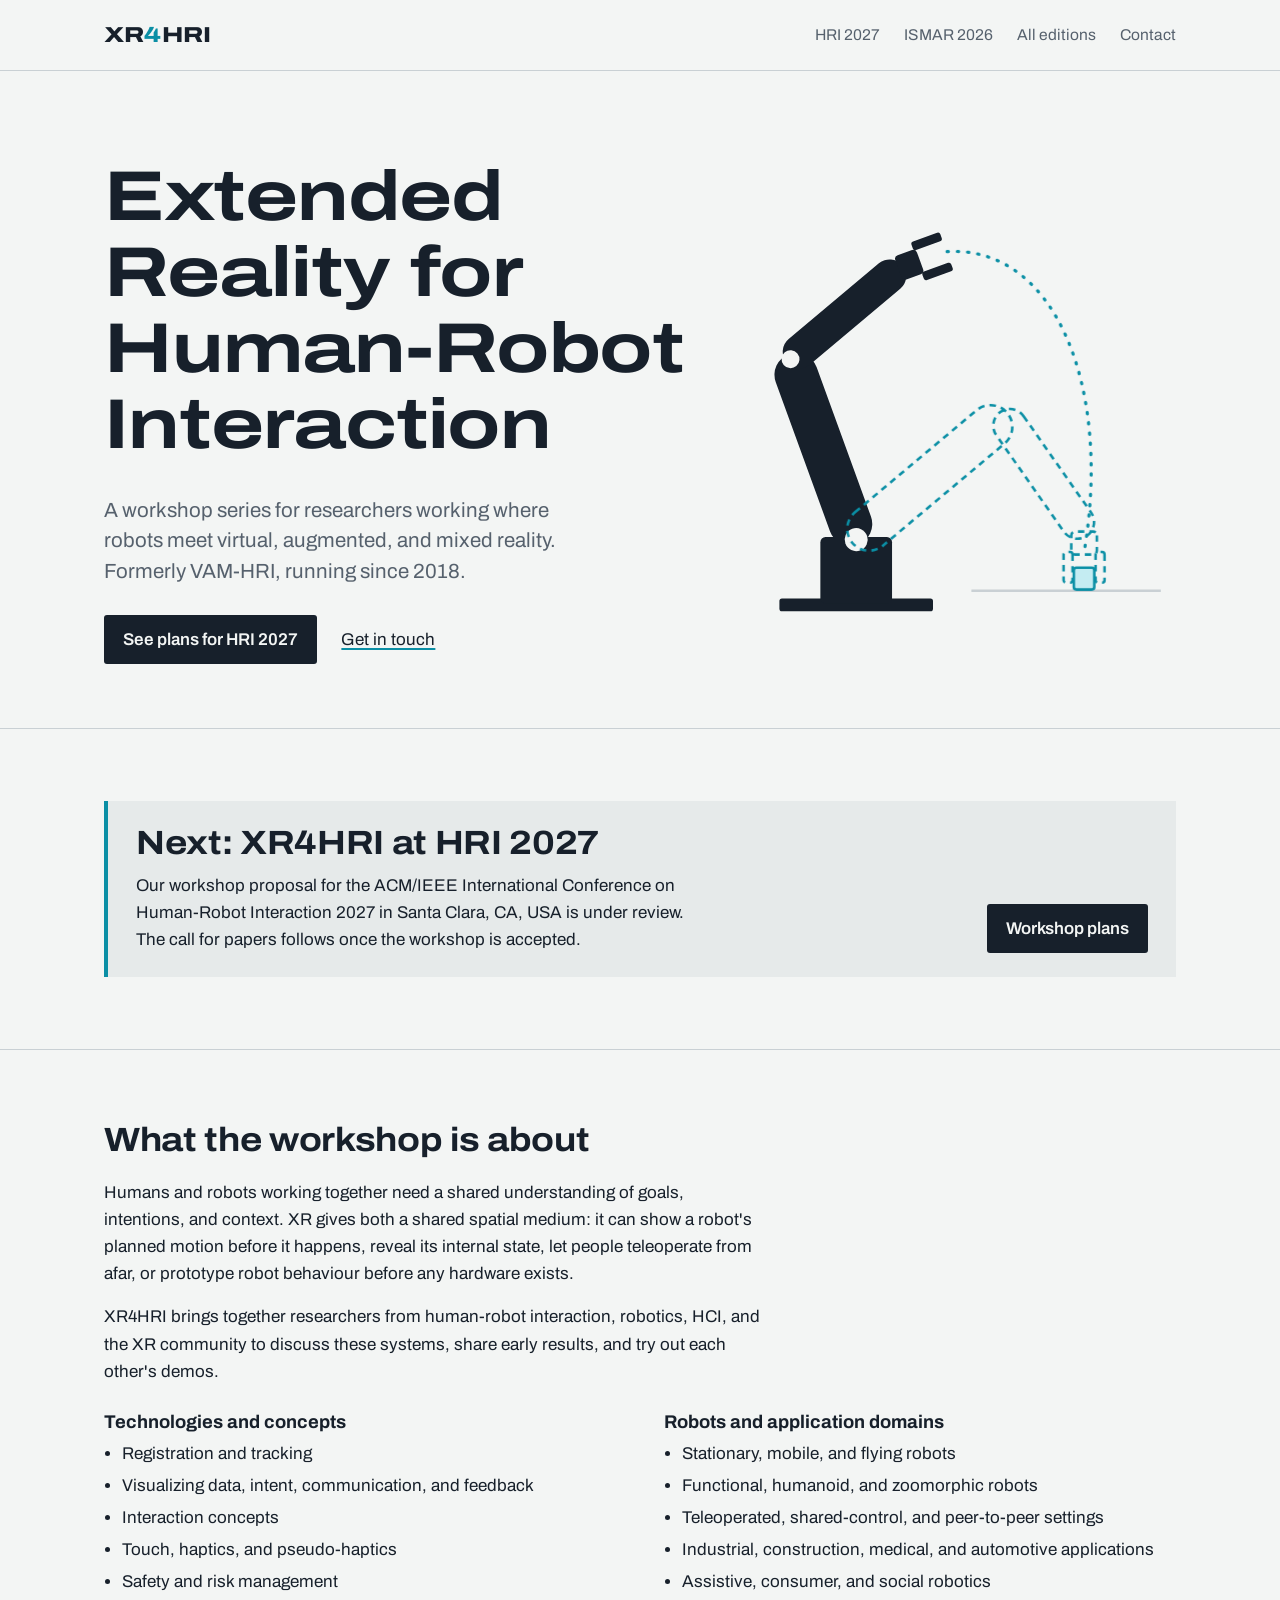
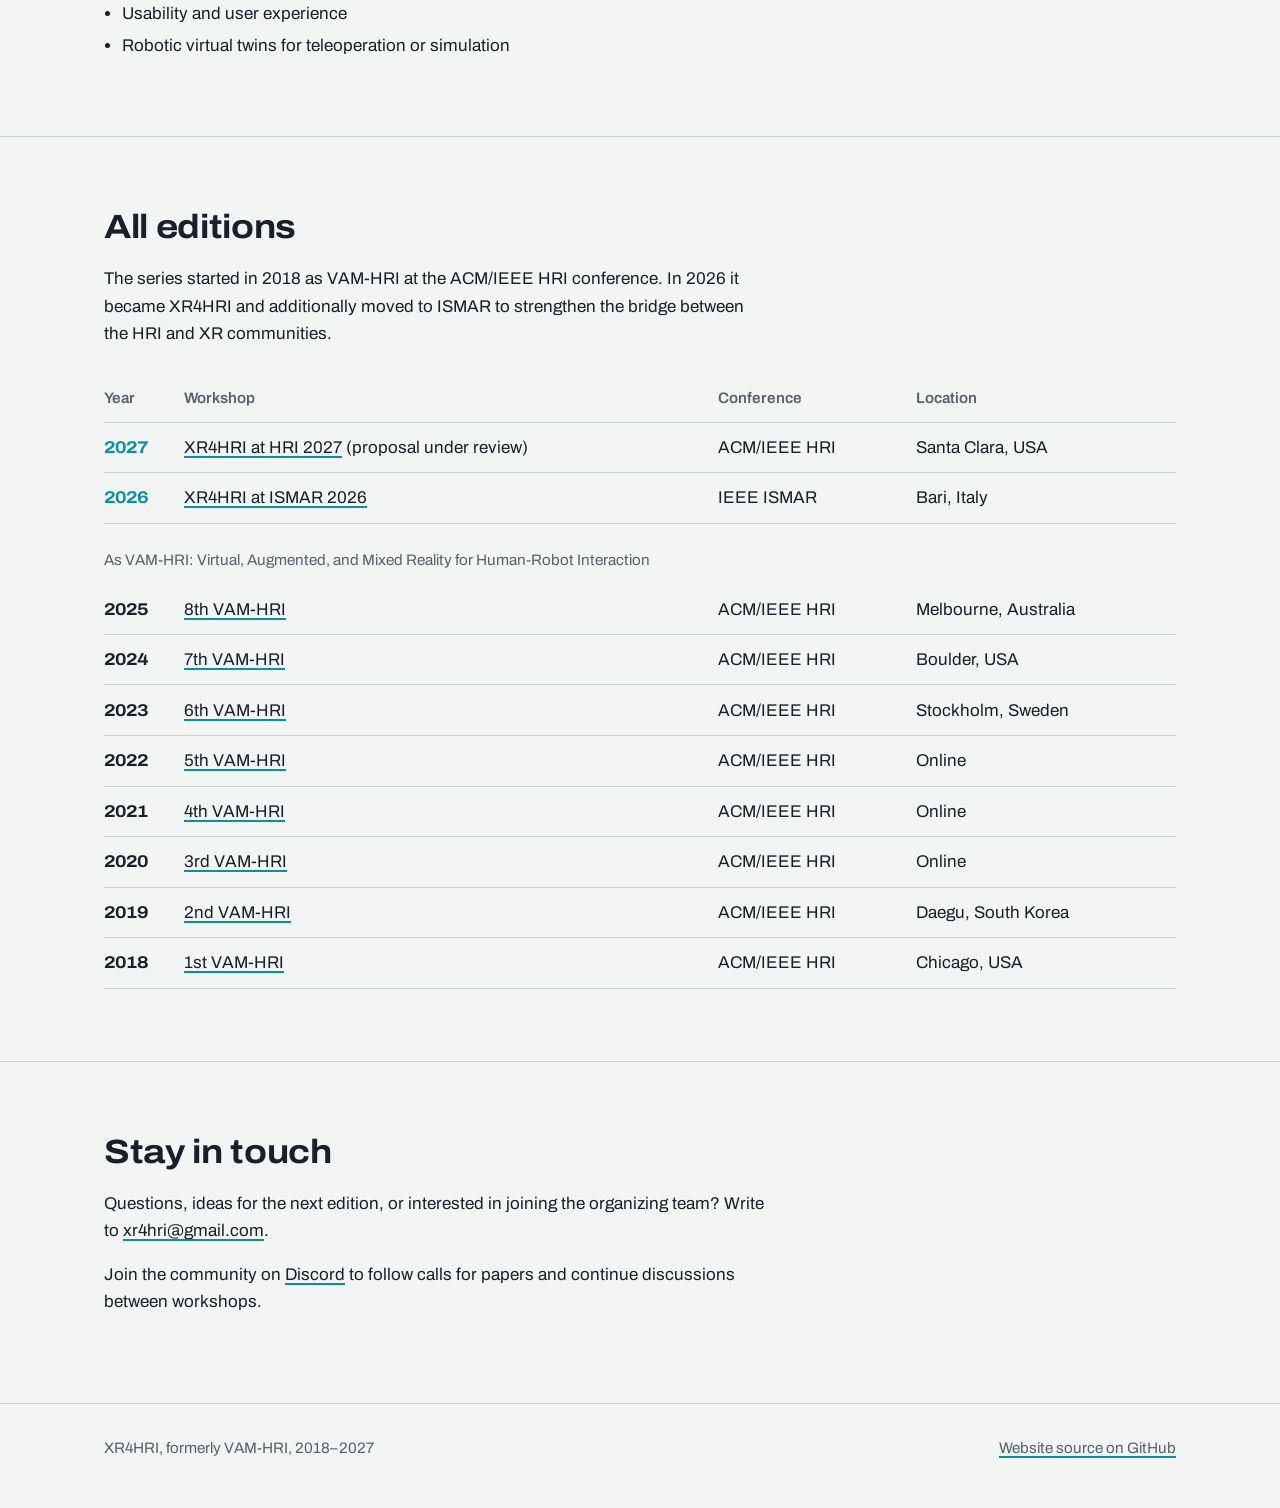
==== index.html @ d19fa5a9 "Update" ====
<!doctype html>
<html lang="en">
<head>
  <meta charset="utf-8">
  <meta name="viewport" content="width=device-width, initial-scale=1">
  <title>XR4HRI – Extended Reality for Human-Robot Interaction</title>
  <meta name="description" content="XR4HRI is a workshop series on extended reality (VR, AR, MR) for human-robot interaction, formerly known as VAM-HRI (2018–2025).">
  <meta property="og:title" content="XR4HRI – Extended Reality for Human-Robot Interaction">
  <meta property="og:description" content="Workshop series on XR for human-robot interaction, formerly VAM-HRI.">
  <meta property="og:type" content="website">
  <link rel="icon" href="assets/img/favicon.svg" type="image/svg+xml">
  <link rel="preload" href="assets/fonts/archivo-var.woff2" as="font" type="font/woff2" crossorigin>
  <link rel="stylesheet" href="assets/css/style.css">
</head>
<body>
  <a class="skip" href="#main">Skip to content</a>

  <header class="site-header">
    <div class="wrap">
      <a class="wordmark" href="./">XR<span>4</span>HRI</a>
      <nav class="site-nav" aria-label="Main">
        <ul>
          <li><a href="hri2027/">HRI 2027</a></li>
          <li><a href="ismar2026/">ISMAR 2026</a></li>
          <li><a href="#editions">All editions</a></li>
          <li><a href="#contact">Contact</a></li>
        </ul>
      </nav>
    </div>
  </header>

  <main id="main">
    <section class="hero">
      <div class="wrap">
        <div>
          <h1>Extended Reality for Human-Robot Interaction</h1>
          <p class="lead">A workshop series for researchers working where robots meet virtual, augmented, and mixed reality. Formerly VAM-HRI, running since 2018.</p>
          <div class="actions">
            <a class="button" href="hri2027/">See plans for HRI 2027</a>
            <a href="#contact">Get in touch</a>
          </div>
        </div>

        <svg class="hero-art" viewBox="150 60 340 340" role="img" aria-labelledby="art-title">
          <title id="art-title">A robot arm with a dashed virtual copy showing where it will move next to grasp an object</title>
          <line class="table" x1="330" y1="370" x2="478" y2="370"/>
          <rect class="real" x="180" y="376" width="120" height="10" rx="2"/>
          <rect class="real" x="212" y="328" width="56" height="52" rx="4"/>

          <!-- physical arm -->
          <g class="real" transform="translate(240 330) rotate(-110)">
            <rect x="-4" y="-17" width="158" height="34" rx="17"/>
            <g transform="translate(150 0) rotate(70)">
              <rect x="-4" y="-13" width="118" height="26" rx="13"/>
              <g transform="translate(110 0) rotate(20)">
                <rect x="0" y="-10" width="18" height="20" rx="3"/>
                <rect x="16" y="-16" width="24" height="7" rx="2"/>
                <rect x="16" y="9" width="24" height="7" rx="2"/>
              </g>
              <circle cx="0" cy="0" r="7" fill="var(--bg)"/>
            </g>
            <circle cx="0" cy="0" r="9" fill="var(--bg)"/>
          </g>

          <!-- virtual overlay: planned path, ghost arm, target -->
          <g class="ghost-group">
            <path class="path" d="M311 105 C 395 100, 440 210, 418 340"/>
            <g class="ghost" transform="translate(240 330) rotate(-40)">
              <rect x="-4" y="-17" width="158" height="34" rx="17"/>
              <g transform="translate(150 0) rotate(95)">
                <rect x="-4" y="-13" width="118" height="26" rx="13"/>
                <g transform="translate(110 0) rotate(35)">
                  <rect x="0" y="-10" width="18" height="20" rx="3"/>
                  <rect x="16" y="-16" width="24" height="7" rx="2"/>
                  <rect x="16" y="9" width="24" height="7" rx="2"/>
                </g>
              </g>
            </g>
            <rect class="target" x="410" y="352" width="16" height="17" rx="2"/>
          </g>
        </svg>
      </div>
    </section>

    <section class="section" aria-labelledby="next-title">
      <div class="wrap">
        <div class="next">
          <div>
            <h2 id="next-title">Next: XR4HRI at HRI 2027</h2>
            <p>Our workshop proposal for the ACM/IEEE International Conference on Human-Robot Interaction 2027 in Santa Clara, CA, USA is under review. The call for papers follows once the workshop is accepted.</p>
          </div>
          <a class="button" href="hri2027/">Workshop plans</a>
        </div>
      </div>
    </section>

    <section class="section" aria-labelledby="about-title">
      <div class="wrap">
        <div class="section-head prose">
          <h2 id="about-title">What the workshop is about</h2>
          <p>Humans and robots working together need a shared understanding of goals, intentions, and context. XR gives both a shared spatial medium: it can show a robot's planned motion before it happens, reveal its internal state, let people teleoperate from afar, or prototype robot behaviour before any hardware exists.</p>
          <p>XR4HRI brings together researchers from human-robot interaction, robotics, HCI, and the XR community to discuss these systems, share early results, and try out each other's demos.</p>
        </div>
        <div class="two-col topics">
          <div>
            <h3>Technologies and concepts</h3>
            <ul>
              <li>Registration and tracking</li>
              <li>Visualizing data, intent, communication, and feedback</li>
              <li>Interaction concepts</li>
              <li>Touch, haptics, and pseudo-haptics</li>
              <li>Safety and risk management</li>
              <li>Usability and user experience</li>
              <li>Robotic virtual twins for teleoperation or simulation</li>
            </ul>
          </div>
          <div>
            <h3>Robots and application domains</h3>
            <ul>
              <li>Stationary, mobile, and flying robots</li>
              <li>Functional, humanoid, and zoomorphic robots</li>
              <li>Teleoperated, shared-control, and peer-to-peer settings</li>
              <li>Industrial, construction, medical, and automotive applications</li>
              <li>Assistive, consumer, and social robotics</li>
            </ul>
          </div>
        </div>
      </div>
    </section>

    <section class="section" id="editions" aria-labelledby="editions-title">
      <div class="wrap">
        <div class="section-head prose">
          <h2 id="editions-title">All editions</h2>
          <p>The series started in 2018 as VAM-HRI at the ACM/IEEE HRI conference. In 2026 it became XR4HRI and additionally moved to ISMAR to strengthen the bridge between the HRI and XR communities.</p>
        </div>
        <div class="table-scroll">
          <table>
            <thead>
              <tr><th scope="col">Year</th><th scope="col">Workshop</th><th scope="col">Conference</th><th scope="col">Location</th></tr>
            </thead>
            <tbody>
              <tr class="xr"><td class="year">2027</td><td><a href="hri2027/">XR4HRI at HRI 2027</a> (proposal under review)</td><td>ACM/IEEE HRI</td><td>Santa Clara, USA</td></tr>
              <tr class="xr"><td class="year">2026</td><td><a href="ismar2026/">XR4HRI at ISMAR 2026</a></td><td>IEEE ISMAR</td><td>Bari, Italy</td></tr>
              <tr class="series-break"><td colspan="4">As VAM-HRI: Virtual, Augmented, and Mixed Reality for Human-Robot Interaction</td></tr>
              <tr><td class="year">2025</td><td><a href="https://vam-hri.github.io/previous/2025/">8th VAM-HRI</a></td><td>ACM/IEEE HRI</td><td>Melbourne, Australia</td></tr>
              <tr><td class="year">2024</td><td><a href="https://vam-hri.github.io/previous/2024/">7th VAM-HRI</a></td><td>ACM/IEEE HRI</td><td>Boulder, USA</td></tr>
              <tr><td class="year">2023</td><td><a href="https://vam-hri.github.io/previous/2023/">6th VAM-HRI</a></td><td>ACM/IEEE HRI</td><td>Stockholm, Sweden</td></tr>
              <tr><td class="year">2022</td><td><a href="https://vam-hri.github.io/previous/2022/">5th VAM-HRI</a></td><td>ACM/IEEE HRI</td><td>Online</td></tr>
              <tr><td class="year">2021</td><td><a href="https://vam-hri.github.io/previous/2021/">4th VAM-HRI</a></td><td>ACM/IEEE HRI</td><td>Online</td></tr>
              <tr><td class="year">2020</td><td><a href="https://vam-hri.github.io/previous/2020/">3rd VAM-HRI</a></td><td>ACM/IEEE HRI</td><td>Online</td></tr>
              <tr><td class="year">2019</td><td><a href="https://vam-hri.github.io/previous/2019/">2nd VAM-HRI</a></td><td>ACM/IEEE HRI</td><td>Daegu, South Korea</td></tr>
              <tr><td class="year">2018</td><td><a href="https://vam-hri.github.io/previous/2018/">1st VAM-HRI</a></td><td>ACM/IEEE HRI</td><td>Chicago, USA</td></tr>
            </tbody>
          </table>
        </div>
      </div>
    </section>

    <section class="section" id="contact" aria-labelledby="contact-title">
      <div class="wrap"><div class="prose">
        <h2 id="contact-title">Stay in touch</h2>
        <p>Questions, ideas for the next edition, or interested in joining the organizing team? Write to <a href="mailto:xr4hri@gmail.com">xr4hri@gmail.com</a>.</p>
        <!-- TODO: add the real Discord invite and mailing list links, or remove this paragraph -->
        <p>Join the community on <a href="#TODO-discord">Discord</a> to follow calls for papers and continue discussions between workshops.</p>
      </div></div>
    </section>
  </main>

  <footer class="site-footer">
    <div class="wrap">
      <p>XR4HRI, formerly VAM-HRI, 2018–2027</p>
      <p><a href="https://github.com/TODO-org/xr4hri.github.io">Website source on GitHub</a></p>
    </div>
  </footer>
</body>
</html>
---- assets/css/style.css ----
/* XR4HRI — shared styles
   Palette: the physical world is ink on light grey; the virtual layer is "holo" cyan,
   used only for things that are overlays (the ghost arm, current-edition markers, focus). */

@font-face {
  font-family: "Archivo";
  src: url("../fonts/archivo-var.woff2") format("woff2");
  font-weight: 100 900;
  font-stretch: 62% 125%;
  font-display: swap;
}

:root {
  --bg: #f3f5f4;
  --surface: #e6eaea;
  --ink: #17202b;
  --muted: #56616d;
  --line: #c9d0d4;
  --holo: #0b8fa5;
  --holo-soft: #c4ecf2;

  --font: "Archivo", "Helvetica Neue", Arial, system-ui, sans-serif;
  --measure: 66ch;
  --page: 72rem;
  --gutter: clamp(1.25rem, 4vw, 2.5rem);
  color-scheme: light dark;
}

@media (prefers-color-scheme: dark) {
  :root {
    --bg: #0f151c;
    --surface: #18212b;
    --ink: #e5ebee;
    --muted: #9ba7b2;
    --line: #2c3743;
    --holo: #3fd0e6;
    --holo-soft: #133b44;
  }
}

*, *::before, *::after { box-sizing: border-box; }

html { -webkit-text-size-adjust: 100%; }

body {
  margin: 0;
  background: var(--bg);
  color: var(--ink);
  font-family: var(--font);
  font-size: 1.0625rem;
  line-height: 1.6;
  font-stretch: 100%;
}

img, svg { max-width: 100%; height: auto; }

a { color: inherit; text-decoration-color: var(--holo); text-decoration-thickness: 2px; text-underline-offset: 0.2em; }
a:hover { color: var(--holo); }

:focus-visible { outline: 3px solid var(--holo); outline-offset: 3px; border-radius: 2px; }

.skip {
  position: absolute; left: -999px; top: 0;
  background: var(--ink); color: var(--bg); padding: 0.5rem 1rem; z-index: 10;
}
.skip:focus { left: 1rem; top: 1rem; }

.wrap { max-width: var(--page); margin: 0 auto; padding: 0 var(--gutter); }

/* ---------- Header ---------- */
.site-header { border-bottom: 1px solid var(--line); }
.site-header .wrap {
  display: flex; flex-wrap: wrap; align-items: center; justify-content: space-between;
  gap: 0.75rem 2rem; padding-top: 1.1rem; padding-bottom: 1.1rem;
}
.wordmark {
  font-weight: 800; font-stretch: 125%; font-size: 1.35rem; letter-spacing: 0.01em;
  text-decoration: none;
}
.wordmark span { color: var(--holo); }
.site-nav ul { display: flex; flex-wrap: wrap; gap: 0.25rem 1.5rem; list-style: none; margin: 0; padding: 0; }
.site-nav a { text-decoration: none; font-size: 0.975rem; color: var(--muted); }
.site-nav a:hover, .site-nav a[aria-current="page"] { color: var(--ink); text-decoration: underline; text-decoration-color: var(--holo); }

/* ---------- Type ---------- */
h1, h2, h3 { line-height: 1.08; margin: 0 0 0.6em; font-weight: 700; }
h1 { font-stretch: 125%; font-size: clamp(2.3rem, 5.6vw, 4.4rem); letter-spacing: -0.015em; }
h2 { font-stretch: 112%; font-size: clamp(1.55rem, 2.8vw, 2.1rem); letter-spacing: -0.01em; }
h3 { font-stretch: 100%; font-size: 1.15rem; margin-bottom: 0.4em; }
p, ul, ol, dl { margin: 0 0 1rem; }
.prose { max-width: var(--measure); }
.lead { font-size: clamp(1.1rem, 1.6vw, 1.3rem); line-height: 1.5; color: var(--muted); max-width: 40ch; }
.small { font-size: 0.9rem; color: var(--muted); }

/* ---------- Hero ---------- */
.hero .wrap {
  display: grid; grid-template-columns: minmax(0, 1.15fr) minmax(0, 0.85fr);
  gap: 2rem 3rem; align-items: center;
  padding-top: clamp(2.5rem, 7vw, 5.5rem); padding-bottom: clamp(2rem, 5vw, 4rem);
}
.hero h1 { margin-bottom: 0.45em; }
.hero-art { justify-self: end; width: 100%; max-width: 30rem; }
.hero-art .real { fill: var(--ink); }
.hero-art .table { stroke: var(--line); stroke-width: 2; }
.hero-art .ghost { fill: none; stroke: var(--holo); stroke-width: 2; stroke-dasharray: 5 4; }
.hero-art .path { fill: none; stroke: var(--holo); stroke-width: 2.5; stroke-linecap: round; stroke-dasharray: 1 7; }
.hero-art .target { fill: var(--holo-soft); stroke: var(--holo); stroke-width: 2; }
.hero-art .ghost-group { animation: project 1.6s ease-out 0.4s both; }
@keyframes project { from { opacity: 0; transform: translateY(6px); } to { opacity: 1; transform: none; } }

.actions { display: flex; flex-wrap: wrap; gap: 0.75rem 1.5rem; align-items: center; margin-top: 1.75rem; }
.button {
  display: inline-block; background: var(--ink); color: var(--bg); text-decoration: none;
  padding: 0.7rem 1.2rem; border-radius: 3px; font-weight: 600;
}
.button:hover { background: var(--holo); color: var(--bg); }

/* ---------- Sections ---------- */
.section { padding: clamp(2.5rem, 6vw, 4.5rem) 0; border-top: 1px solid var(--line); }
.section-head { max-width: var(--measure); margin-bottom: 1.75rem; }

.next {
  border-left: 4px solid var(--holo); background: var(--surface);
  padding: 1.5rem 1.75rem; display: grid; grid-template-columns: minmax(0, 1fr) auto; gap: 1rem 2rem; align-items: end;
}
.next h2 { margin-bottom: 0.3em; }
.next p { margin: 0; max-width: 58ch; }

.facts { display: grid; grid-template-columns: max-content 1fr; gap: 0.35rem 1.5rem; margin: 0; }
.facts dt { color: var(--muted); }
.facts dd { margin: 0; }

.two-col { display: grid; grid-template-columns: repeat(2, minmax(0, 1fr)); gap: 1.5rem 3rem; }
.topics ul { padding-left: 1.1rem; margin: 0; }
.topics li { margin-bottom: 0.3rem; }

/* ---------- Editions table ---------- */
.table-scroll { overflow-x: auto; }
table { border-collapse: collapse; width: 100%; min-width: 36rem; }
th, td { text-align: left; padding: 0.7rem 1rem 0.7rem 0; border-bottom: 1px solid var(--line); vertical-align: top; }
th { font-weight: 600; color: var(--muted); font-size: 0.95rem; }
td.year { font-weight: 700; font-stretch: 112%; font-variant-numeric: tabular-nums; width: 5rem; }
tr.xr td.year { color: var(--holo); }
.series-break td { padding-top: 1.5rem; color: var(--muted); font-size: 0.95rem; border-bottom-color: transparent; }

/* ---------- Edition pages ---------- */
.page-head .wrap { padding-top: clamp(2.5rem, 6vw, 4.5rem); padding-bottom: 2rem; }
.crumb { font-size: 0.95rem; color: var(--muted); margin-bottom: 1.25rem; }
.page-head h1 { font-size: clamp(2rem, 4.6vw, 3.4rem); max-width: 22ch; }
.status {
  border-left: 4px solid var(--holo); background: var(--surface);
  padding: 1rem 1.25rem; max-width: var(--measure); margin: 1.5rem 0 0;
}
.tracks { display: grid; grid-template-columns: repeat(2, minmax(0, 1fr)); gap: 2rem 3rem; }
.people { list-style: none; padding: 0; display: grid; grid-template-columns: repeat(auto-fill, minmax(15rem, 1fr)); gap: 0.9rem 2rem; }
.people li { border-top: 1px solid var(--line); padding-top: 0.6rem; }
.people strong { display: block; font-weight: 600; }
.people span { color: var(--muted); font-size: 0.95rem; }
ol.program { padding-left: 1.3rem; max-width: var(--measure); }
ol.program li { margin-bottom: 0.45rem; padding-left: 0.25rem; }
ol.program li span { color: var(--muted); }

/* ---------- Footer ---------- */
.site-footer { border-top: 1px solid var(--line); padding: 2rem 0 3rem; font-size: 0.95rem; color: var(--muted); }
.site-footer .wrap { display: flex; flex-wrap: wrap; justify-content: space-between; gap: 1rem 2rem; }
.site-footer p { margin: 0; }

/* ---------- Responsive ---------- */
@media (max-width: 52rem) {
  .hero .wrap { grid-template-columns: 1fr; }
  .hero-art { justify-self: start; max-width: 22rem; order: -1; }
  .next { grid-template-columns: 1fr; }
  .two-col, .tracks { grid-template-columns: 1fr; }
}

@media (prefers-reduced-motion: reduce) {
  .hero-art .ghost-group { animation: none; }
}
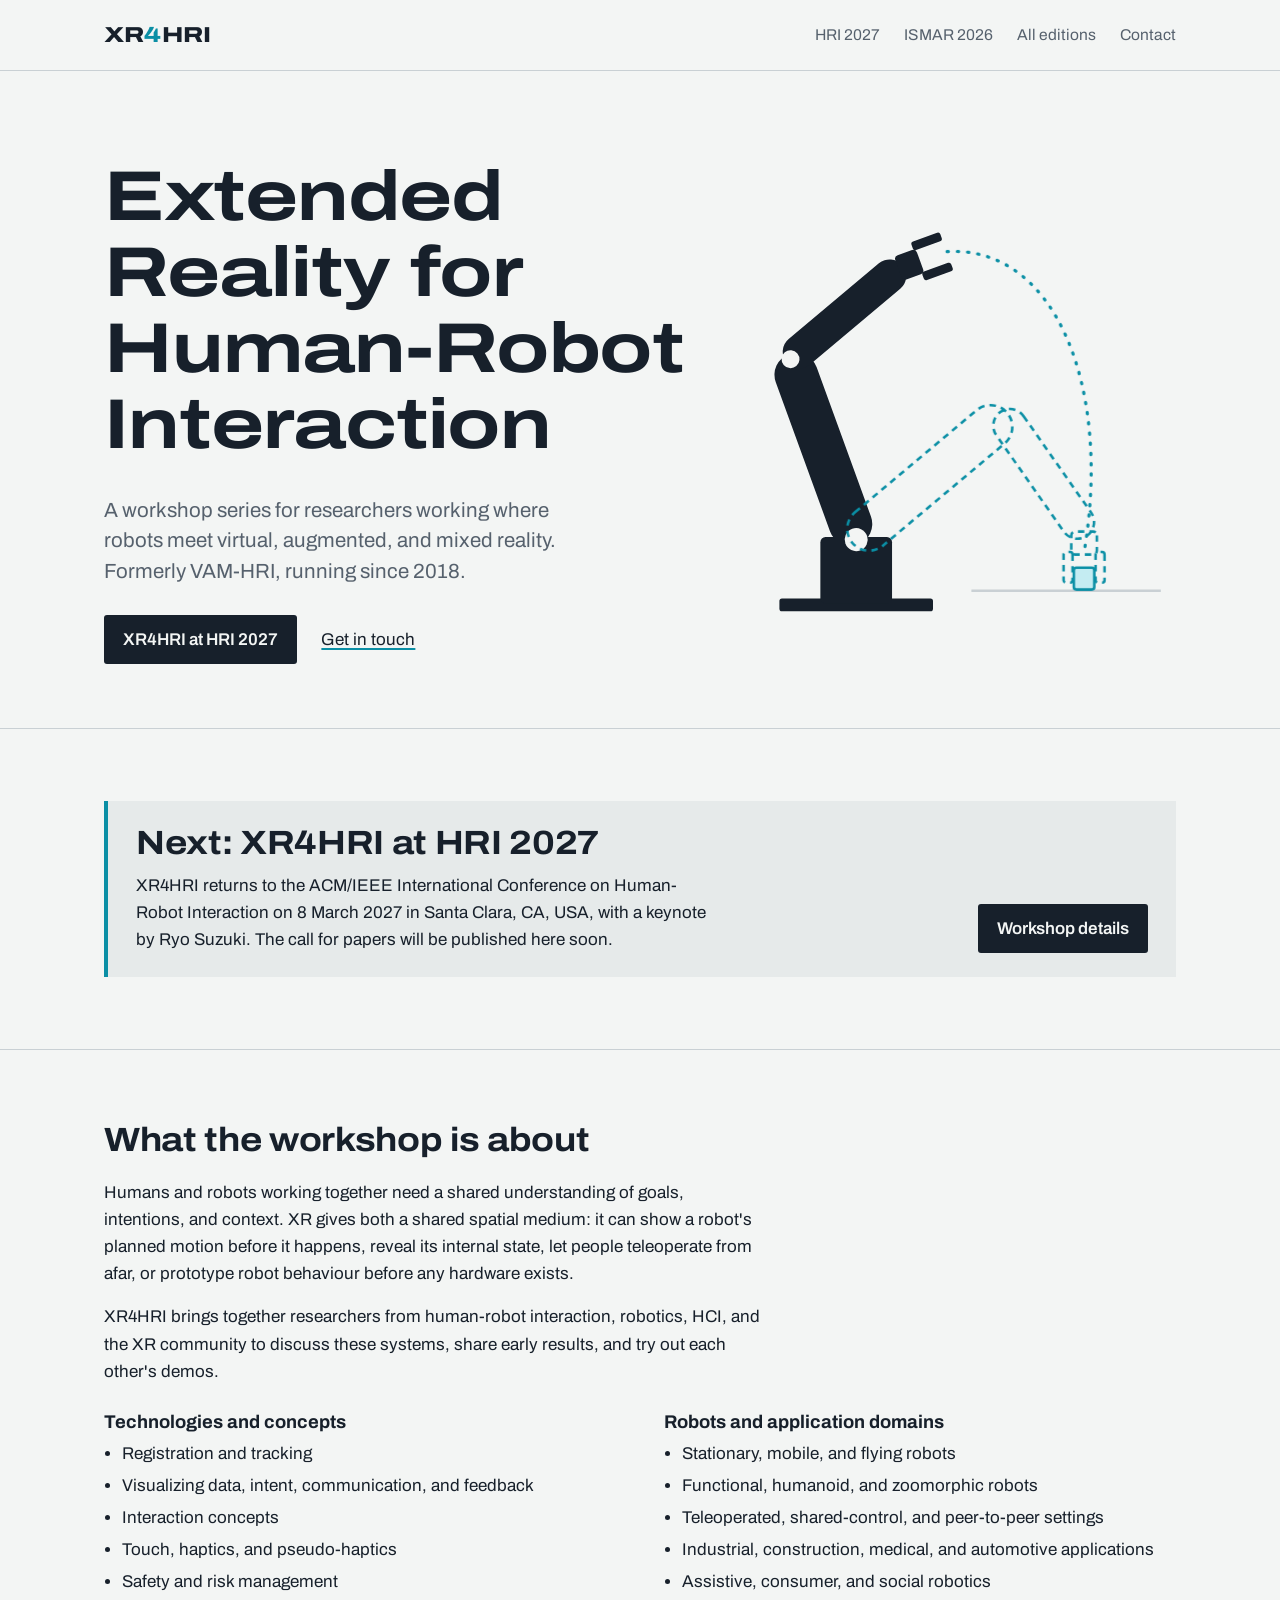
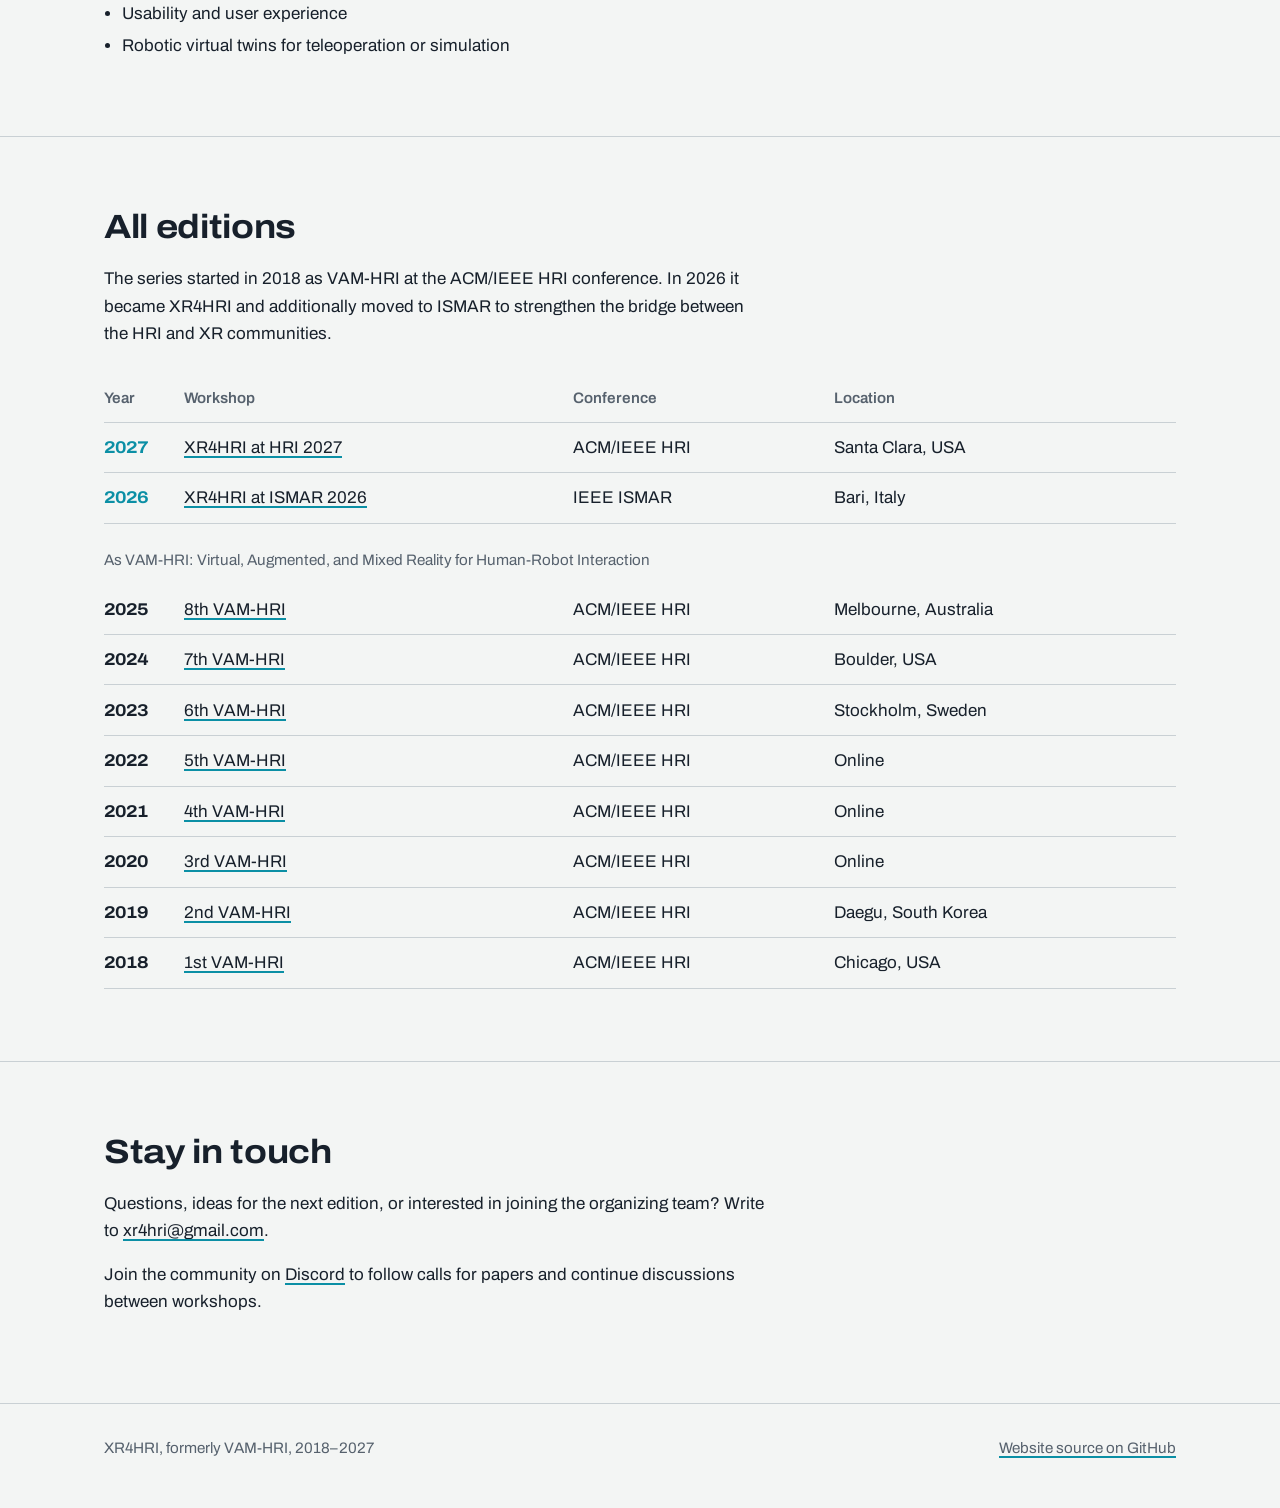
==== commit 67f89af9: "Update after acceptance" ====
--- a/index.html
+++ b/index.html
@@ -36,7 +36,7 @@
           <h1>Extended Reality for Human-Robot Interaction</h1>
           <p class="lead">A workshop series for researchers working where robots meet virtual, augmented, and mixed reality. Formerly VAM-HRI, running since 2018.</p>
           <div class="actions">
-            <a class="button" href="hri2027/">See plans for HRI 2027</a>
+            <a class="button" href="hri2027/">XR4HRI at HRI 2027</a>
             <a href="#contact">Get in touch</a>
           </div>
         </div>
@@ -87,9 +87,9 @@
         <div class="next">
           <div>
             <h2 id="next-title">Next: XR4HRI at HRI 2027</h2>
-            <p>Our workshop proposal for the ACM/IEEE International Conference on Human-Robot Interaction 2027 in Santa Clara, CA, USA is under review. The call for papers follows once the workshop is accepted.</p>
+            <p>XR4HRI returns to the ACM/IEEE International Conference on Human-Robot Interaction on 8 March 2027 in Santa Clara, CA, USA, with a keynote by Ryo Suzuki. The call for papers will be published here soon.</p>
           </div>
-          <a class="button" href="hri2027/">Workshop plans</a>
+          <a class="button" href="hri2027/">Workshop details</a>
         </div>
       </div>
     </section>
@@ -140,7 +140,7 @@
               <tr><th scope="col">Year</th><th scope="col">Workshop</th><th scope="col">Conference</th><th scope="col">Location</th></tr>
             </thead>
             <tbody>
-              <tr class="xr"><td class="year">2027</td><td><a href="hri2027/">XR4HRI at HRI 2027</a> (proposal under review)</td><td>ACM/IEEE HRI</td><td>Santa Clara, USA</td></tr>
+              <tr class="xr"><td class="year">2027</td><td><a href="hri2027/">XR4HRI at HRI 2027</a></td><td>ACM/IEEE HRI</td><td>Santa Clara, USA</td></tr>
               <tr class="xr"><td class="year">2026</td><td><a href="ismar2026/">XR4HRI at ISMAR 2026</a></td><td>IEEE ISMAR</td><td>Bari, Italy</td></tr>
               <tr class="series-break"><td colspan="4">As VAM-HRI: Virtual, Augmented, and Mixed Reality for Human-Robot Interaction</td></tr>
               <tr><td class="year">2025</td><td><a href="https://vam-hri.github.io/previous/2025/">8th VAM-HRI</a></td><td>ACM/IEEE HRI</td><td>Melbourne, Australia</td></tr>
@@ -161,8 +161,7 @@
       <div class="wrap"><div class="prose">
         <h2 id="contact-title">Stay in touch</h2>
         <p>Questions, ideas for the next edition, or interested in joining the organizing team? Write to <a href="mailto:xr4hri@gmail.com">xr4hri@gmail.com</a>.</p>
-        <!-- TODO: add the real Discord invite and mailing list links, or remove this paragraph -->
-        <p>Join the community on <a href="#TODO-discord">Discord</a> to follow calls for papers and continue discussions between workshops.</p>
+        <p>Join the community on <a href="https://discord.gg/qKmBYZaCer">Discord</a> to follow calls for papers and continue discussions between workshops.</p>
       </div></div>
     </section>
   </main>
@@ -170,7 +169,7 @@
   <footer class="site-footer">
     <div class="wrap">
       <p>XR4HRI, formerly VAM-HRI, 2018–2027</p>
-      <p><a href="https://github.com/TODO-org/xr4hri.github.io">Website source on GitHub</a></p>
+      <p><a href="https://github.com/xr4hri/xr4hri.github.io">Website source on GitHub</a></p>
     </div>
   </footer>
 </body>
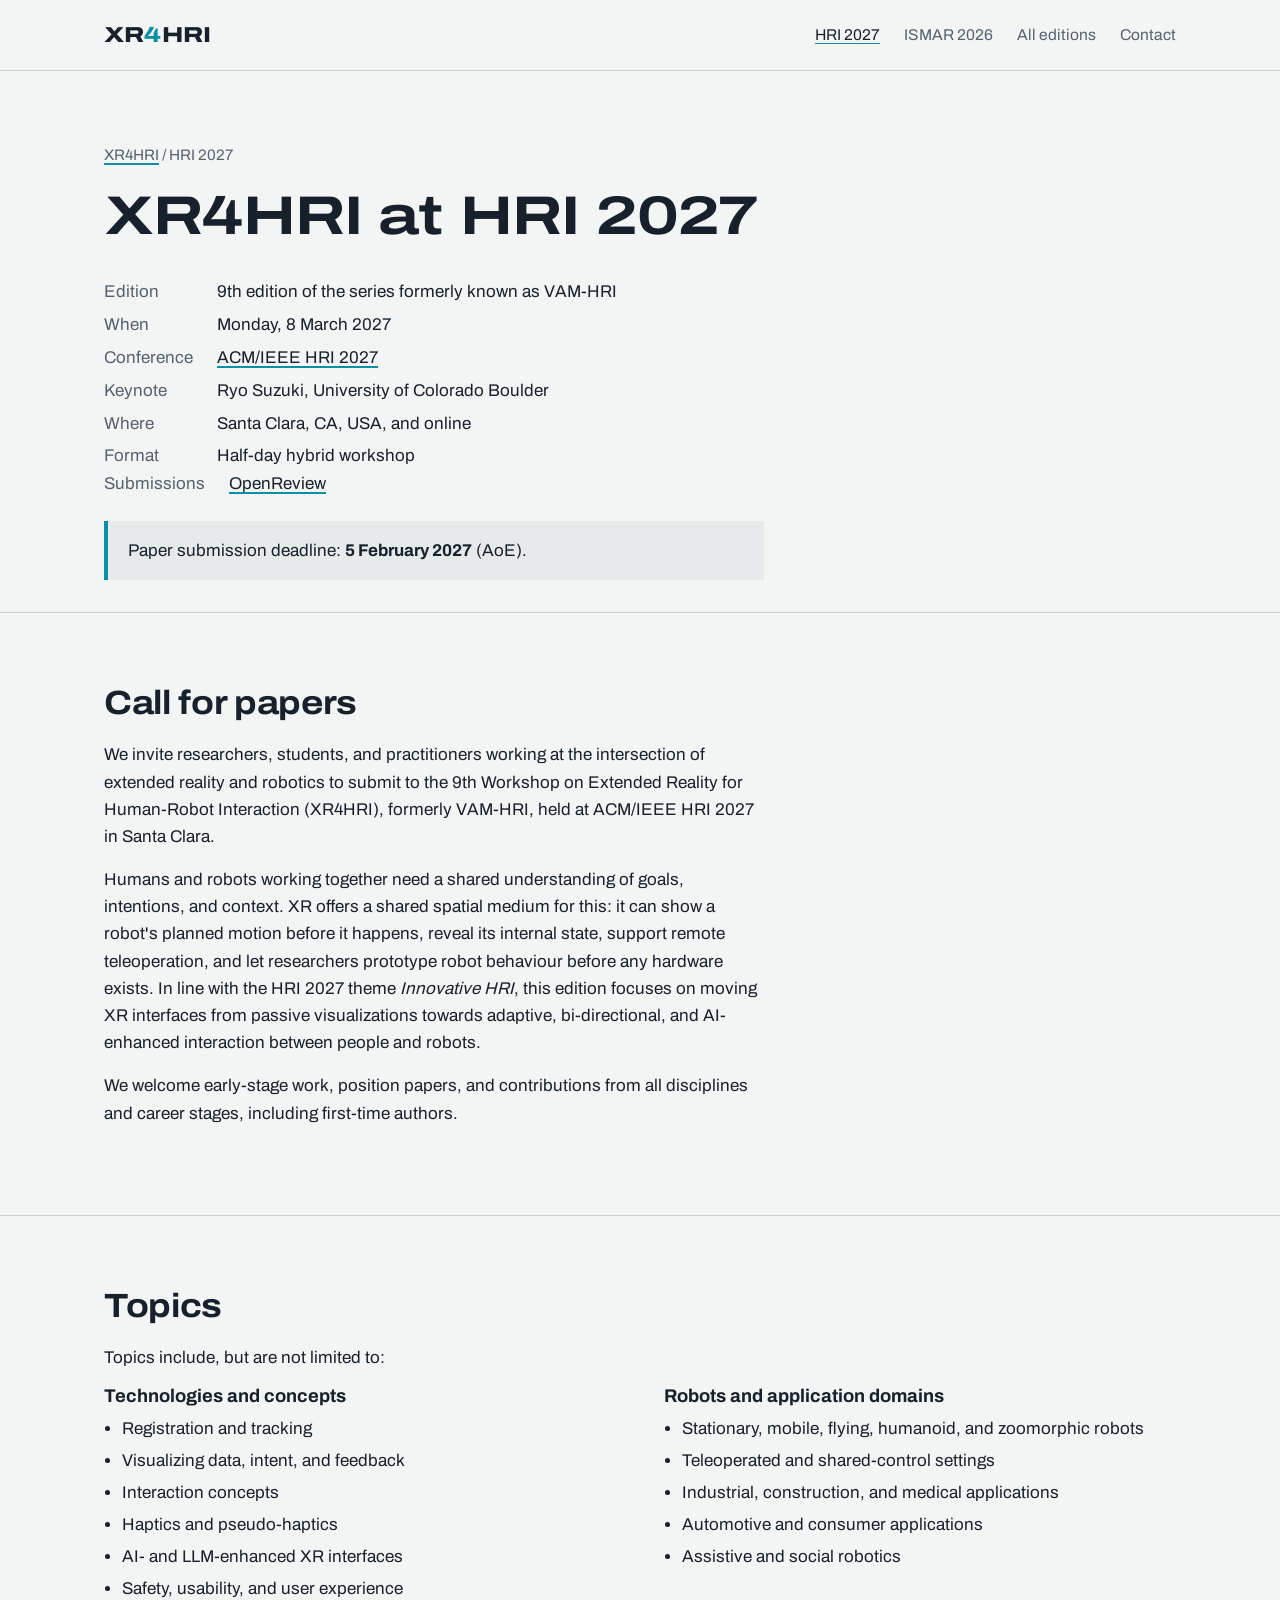
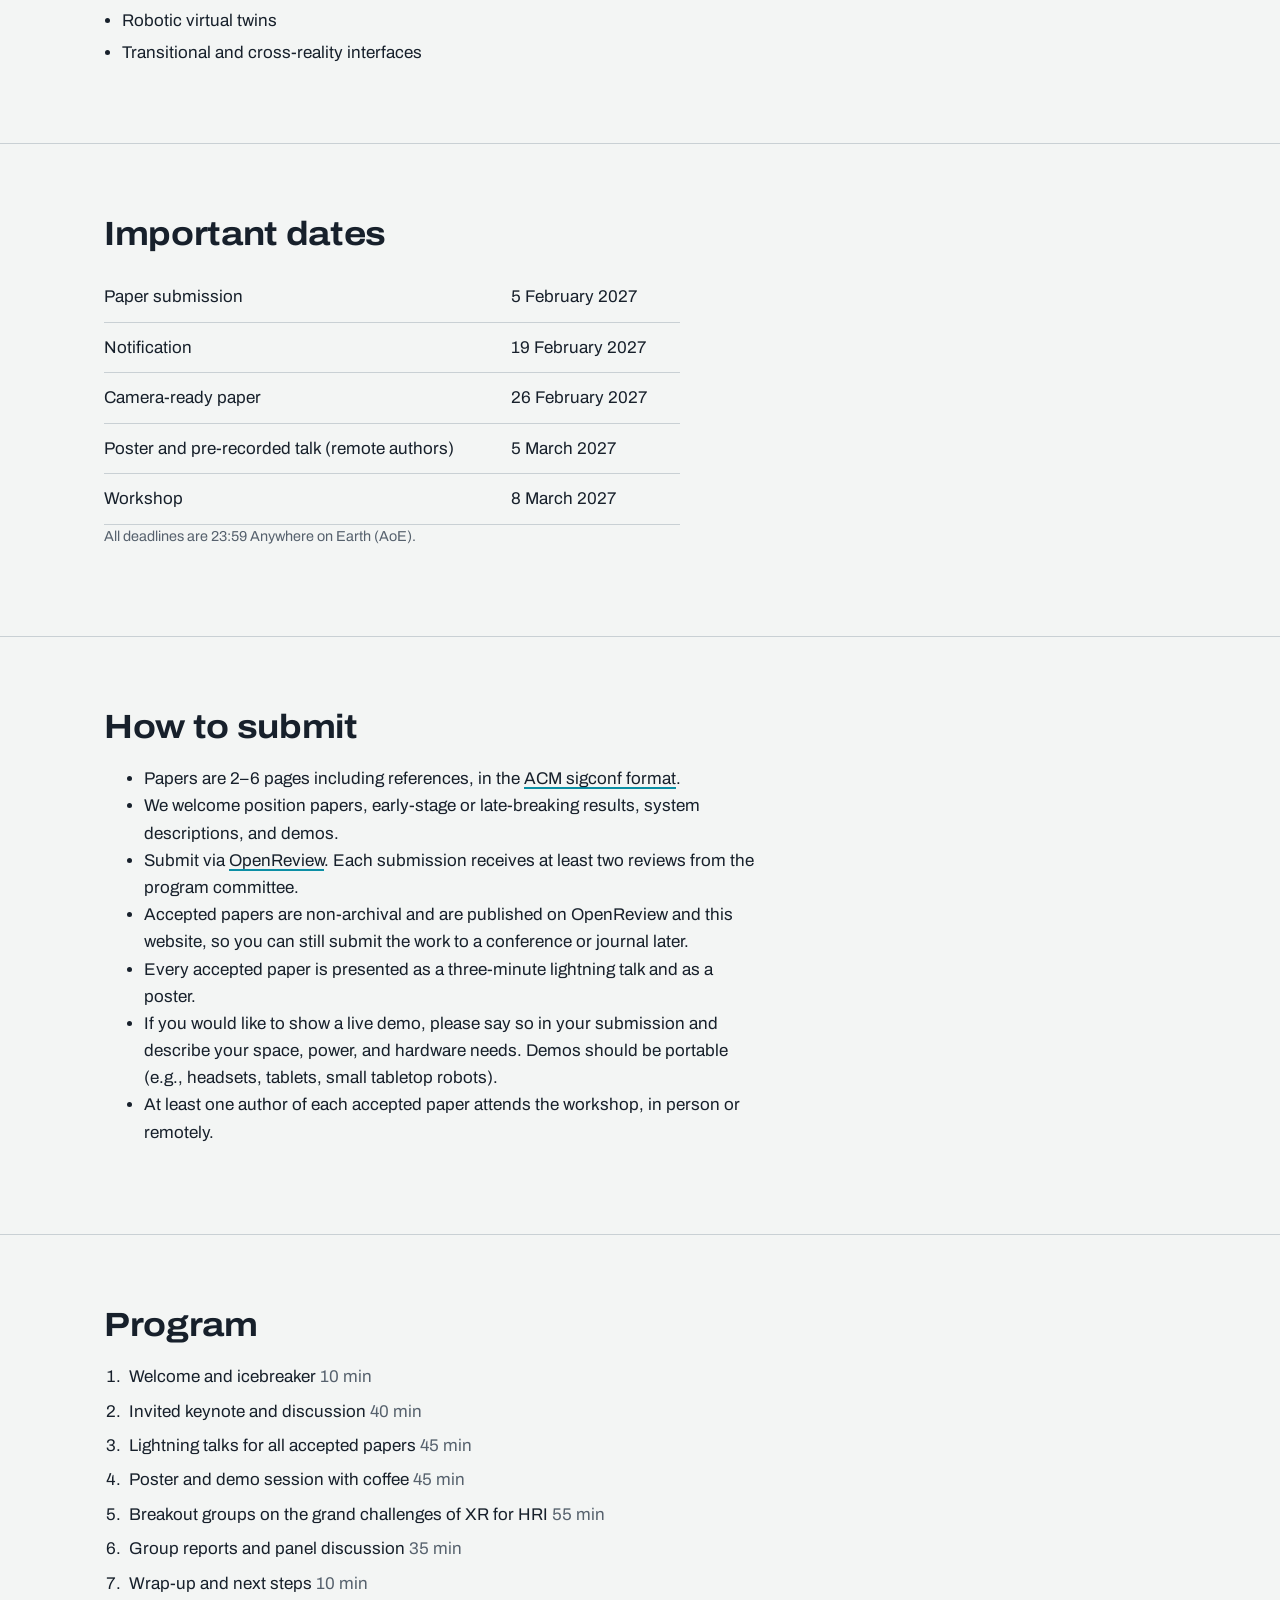
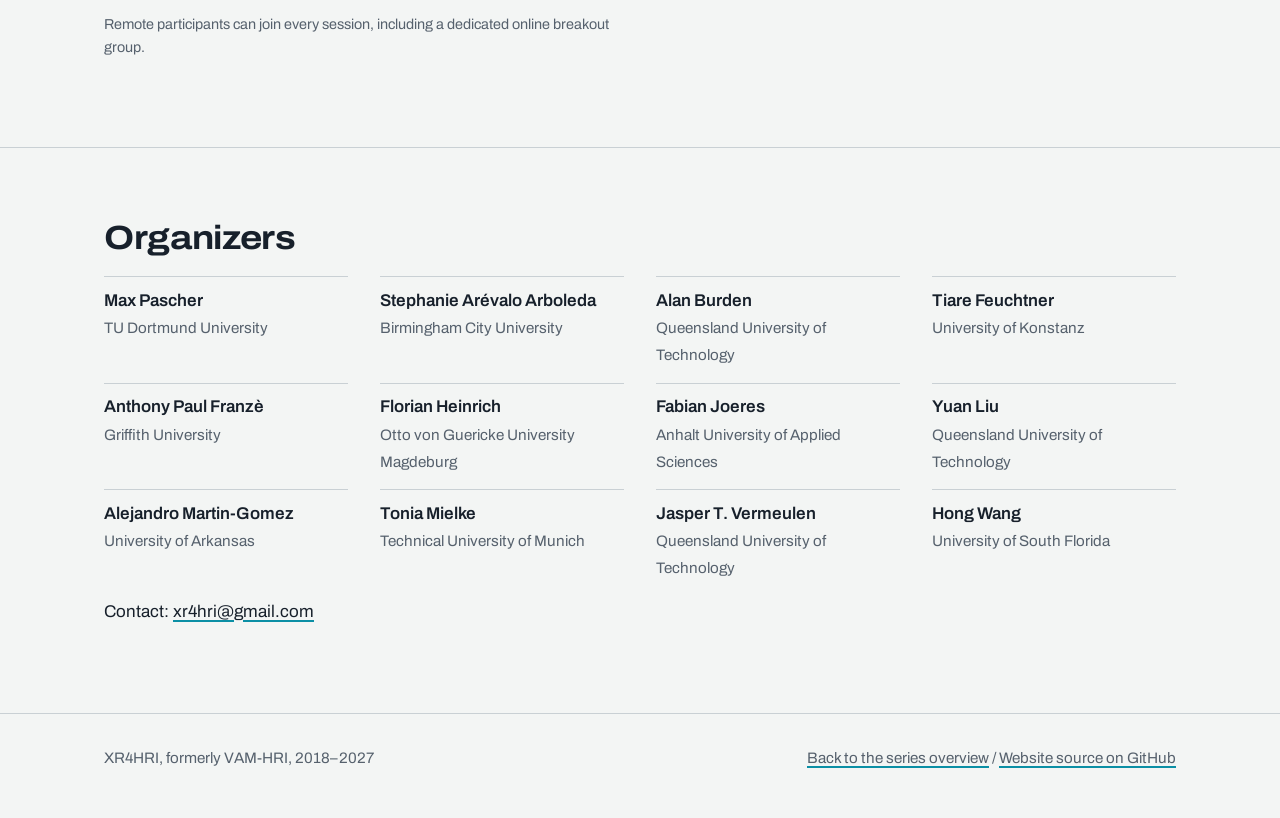
==== commit a6eacf7f: "CfP - Submission Date" ====
--- a/index.html
+++ b/index.html
@@ -3,173 +3,167 @@
 <head>
   <meta charset="utf-8">
   <meta name="viewport" content="width=device-width, initial-scale=1">
-  <title>XR4HRI – Extended Reality for Human-Robot Interaction</title>
-  <meta name="description" content="XR4HRI is a workshop series on extended reality (VR, AR, MR) for human-robot interaction, formerly known as VAM-HRI (2018–2025).">
-  <meta property="og:title" content="XR4HRI – Extended Reality for Human-Robot Interaction">
-  <meta property="og:description" content="Workshop series on XR for human-robot interaction, formerly VAM-HRI.">
-  <meta property="og:type" content="website">
-  <link rel="icon" href="assets/img/favicon.svg" type="image/svg+xml">
-  <link rel="preload" href="assets/fonts/archivo-var.woff2" as="font" type="font/woff2" crossorigin>
-  <link rel="stylesheet" href="assets/css/style.css">
+  <title>XR4HRI at HRI 2027 – Santa Clara, CA, USA</title>
+  <meta name="description" content="Plans for the 9th edition of XR4HRI (formerly VAM-HRI) at the ACM/IEEE International Conference on Human-Robot Interaction 2027.">
+  <link rel="icon" href="../assets/img/favicon.svg" type="image/svg+xml">
+  <link rel="preload" href="../assets/fonts/archivo-var.woff2" as="font" type="font/woff2" crossorigin>
+  <link rel="stylesheet" href="../assets/css/style.css">
 </head>
 <body>
   <a class="skip" href="#main">Skip to content</a>
 
   <header class="site-header">
     <div class="wrap">
-      <a class="wordmark" href="./">XR<span>4</span>HRI</a>
+      <a class="wordmark" href="../">XR<span>4</span>HRI</a>
       <nav class="site-nav" aria-label="Main">
         <ul>
-          <li><a href="hri2027/">HRI 2027</a></li>
-          <li><a href="ismar2026/">ISMAR 2026</a></li>
-          <li><a href="#editions">All editions</a></li>
-          <li><a href="#contact">Contact</a></li>
+          <li><a href="./" aria-current="page">HRI 2027</a></li>
+          <li><a href="../ismar2026/">ISMAR 2026</a></li>
+          <li><a href="../#editions">All editions</a></li>
+          <li><a href="../#contact">Contact</a></li>
         </ul>
       </nav>
     </div>
   </header>
 
   <main id="main">
-    <section class="hero">
+    <section class="page-head">
       <div class="wrap">
-        <div>
-          <h1>Extended Reality for Human-Robot Interaction</h1>
-          <p class="lead">A workshop series for researchers working where robots meet virtual, augmented, and mixed reality. Formerly VAM-HRI, running since 2018.</p>
-          <div class="actions">
-            <a class="button" href="hri2027/">XR4HRI at HRI 2027</a>
-            <a href="#contact">Get in touch</a>
-          </div>
-        </div>
-
-        <svg class="hero-art" viewBox="150 60 340 340" role="img" aria-labelledby="art-title">
-          <title id="art-title">A robot arm with a dashed virtual copy showing where it will move next to grasp an object</title>
-          <line class="table" x1="330" y1="370" x2="478" y2="370"/>
-          <rect class="real" x="180" y="376" width="120" height="10" rx="2"/>
-          <rect class="real" x="212" y="328" width="56" height="52" rx="4"/>
-
-          <!-- physical arm -->
-          <g class="real" transform="translate(240 330) rotate(-110)">
-            <rect x="-4" y="-17" width="158" height="34" rx="17"/>
-            <g transform="translate(150 0) rotate(70)">
-              <rect x="-4" y="-13" width="118" height="26" rx="13"/>
-              <g transform="translate(110 0) rotate(20)">
-                <rect x="0" y="-10" width="18" height="20" rx="3"/>
-                <rect x="16" y="-16" width="24" height="7" rx="2"/>
-                <rect x="16" y="9" width="24" height="7" rx="2"/>
-              </g>
-              <circle cx="0" cy="0" r="7" fill="var(--bg)"/>
-            </g>
-            <circle cx="0" cy="0" r="9" fill="var(--bg)"/>
-          </g>
-
-          <!-- virtual overlay: planned path, ghost arm, target -->
-          <g class="ghost-group">
-            <path class="path" d="M311 105 C 395 100, 440 210, 418 340"/>
-            <g class="ghost" transform="translate(240 330) rotate(-40)">
-              <rect x="-4" y="-17" width="158" height="34" rx="17"/>
-              <g transform="translate(150 0) rotate(95)">
-                <rect x="-4" y="-13" width="118" height="26" rx="13"/>
-                <g transform="translate(110 0) rotate(35)">
-                  <rect x="0" y="-10" width="18" height="20" rx="3"/>
-                  <rect x="16" y="-16" width="24" height="7" rx="2"/>
-                  <rect x="16" y="9" width="24" height="7" rx="2"/>
-                </g>
-              </g>
-            </g>
-            <rect class="target" x="410" y="352" width="16" height="17" rx="2"/>
-          </g>
-        </svg>
+        <p class="crumb"><a href="../">XR4HRI</a> / HRI 2027</p>
+        <h1>XR4HRI at HRI 2027</h1>
+        <dl class="facts">
+          <dt>Edition</dt><dd>9th edition of the series formerly known as VAM-HRI</dd>
+          <dt>When</dt><dd>Monday, 8 March 2027</dd>
+          <dt>Conference</dt><dd><a href="https://humanrobotinteraction.org/2027/">ACM/IEEE HRI 2027</a></dd>
+          <dt>Keynote</dt><dd>Ryo Suzuki, University of Colorado Boulder</dd>
+          <dt>Where</dt><dd>Santa Clara, CA, USA, and online</dd>
+          <dt>Format</dt><dd>Half-day hybrid workshop</dd>
+        </dl>
+        <dl class="facts">
+          <dt>Submissions</dt><dd><a href="https://openreview.net/group?id=humanrobotinteraction.org/HRI/2027/Workshop/XR4HRI">OpenReview</a></dd>
+        </dl>
+        <p class="status">Paper submission deadline: <strong>5 February 2027</strong> (AoE).</p>
       </div>
     </section>
 
-    <section class="section" aria-labelledby="next-title">
+    <section class="section" aria-labelledby="cfp-title">
       <div class="wrap">
-        <div class="next">
-          <div>
-            <h2 id="next-title">Next: XR4HRI at HRI 2027</h2>
-            <p>XR4HRI returns to the ACM/IEEE International Conference on Human-Robot Interaction on 8 March 2027 in Santa Clara, CA, USA, with a keynote by Ryo Suzuki. The call for papers will be published here soon.</p>
-          </div>
-          <a class="button" href="hri2027/">Workshop details</a>
+        <div class="prose">
+          <h2 id="cfp-title">Call for papers</h2>
+          <p>We invite researchers, students, and practitioners working at the intersection of extended reality and robotics to submit to the 9th Workshop on Extended Reality for Human-Robot Interaction (XR4HRI), formerly VAM-HRI, held at ACM/IEEE HRI 2027 in Santa Clara.</p>
+          <p>Humans and robots working together need a shared understanding of goals, intentions, and context. XR offers a shared spatial medium for this: it can show a robot's planned motion before it happens, reveal its internal state, support remote teleoperation, and let researchers prototype robot behaviour before any hardware exists. In line with the HRI 2027 theme <em>Innovative HRI</em>, this edition focuses on moving XR interfaces from passive visualizations towards adaptive, bi-directional, and AI-enhanced interaction between people and robots.</p>
+          <p>We welcome early-stage work, position papers, and contributions from all disciplines and career stages, including first-time authors.</p>
         </div>
       </div>
     </section>
 
-    <section class="section" aria-labelledby="about-title">
+    <section class="section" aria-labelledby="topics-title">
       <div class="wrap">
-        <div class="section-head prose">
-          <h2 id="about-title">What the workshop is about</h2>
-          <p>Humans and robots working together need a shared understanding of goals, intentions, and context. XR gives both a shared spatial medium: it can show a robot's planned motion before it happens, reveal its internal state, let people teleoperate from afar, or prototype robot behaviour before any hardware exists.</p>
-          <p>XR4HRI brings together researchers from human-robot interaction, robotics, HCI, and the XR community to discuss these systems, share early results, and try out each other's demos.</p>
-        </div>
+        <h2 id="topics-title">Topics</h2>
+        <p class="prose">Topics include, but are not limited to:</p>
         <div class="two-col topics">
           <div>
             <h3>Technologies and concepts</h3>
             <ul>
               <li>Registration and tracking</li>
-              <li>Visualizing data, intent, communication, and feedback</li>
+              <li>Visualizing data, intent, and feedback</li>
               <li>Interaction concepts</li>
-              <li>Touch, haptics, and pseudo-haptics</li>
-              <li>Safety and risk management</li>
-              <li>Usability and user experience</li>
-              <li>Robotic virtual twins for teleoperation or simulation</li>
+              <li>Haptics and pseudo-haptics</li>
+              <li>AI- and LLM-enhanced XR interfaces</li>
+              <li>Safety, usability, and user experience</li>
+              <li>Robotic virtual twins</li>
+              <li>Transitional and cross-reality interfaces</li>
             </ul>
           </div>
           <div>
             <h3>Robots and application domains</h3>
             <ul>
-              <li>Stationary, mobile, and flying robots</li>
-              <li>Functional, humanoid, and zoomorphic robots</li>
-              <li>Teleoperated, shared-control, and peer-to-peer settings</li>
-              <li>Industrial, construction, medical, and automotive applications</li>
-              <li>Assistive, consumer, and social robotics</li>
+              <li>Stationary, mobile, flying, humanoid, and zoomorphic robots</li>
+              <li>Teleoperated and shared-control settings</li>
+              <li>Industrial, construction, and medical applications</li>
+              <li>Automotive and consumer applications</li>
+              <li>Assistive and social robotics</li>
             </ul>
           </div>
         </div>
       </div>
     </section>
 
-    <section class="section" id="editions" aria-labelledby="editions-title">
+    <section class="section" aria-labelledby="dates-title">
       <div class="wrap">
-        <div class="section-head prose">
-          <h2 id="editions-title">All editions</h2>
-          <p>The series started in 2018 as VAM-HRI at the ACM/IEEE HRI conference. In 2026 it became XR4HRI and additionally moved to ISMAR to strengthen the bridge between the HRI and XR communities.</p>
-        </div>
+        <h2 id="dates-title">Important dates</h2>
         <div class="table-scroll">
-          <table>
-            <thead>
-              <tr><th scope="col">Year</th><th scope="col">Workshop</th><th scope="col">Conference</th><th scope="col">Location</th></tr>
-            </thead>
+          <table style="min-width:0; max-width:36rem">
             <tbody>
-              <tr class="xr"><td class="year">2027</td><td><a href="hri2027/">XR4HRI at HRI 2027</a></td><td>ACM/IEEE HRI</td><td>Santa Clara, USA</td></tr>
-              <tr class="xr"><td class="year">2026</td><td><a href="ismar2026/">XR4HRI at ISMAR 2026</a></td><td>IEEE ISMAR</td><td>Bari, Italy</td></tr>
-              <tr class="series-break"><td colspan="4">As VAM-HRI: Virtual, Augmented, and Mixed Reality for Human-Robot Interaction</td></tr>
-              <tr><td class="year">2025</td><td><a href="https://vam-hri.github.io/previous/2025/">8th VAM-HRI</a></td><td>ACM/IEEE HRI</td><td>Melbourne, Australia</td></tr>
-              <tr><td class="year">2024</td><td><a href="https://vam-hri.github.io/previous/2024/">7th VAM-HRI</a></td><td>ACM/IEEE HRI</td><td>Boulder, USA</td></tr>
-              <tr><td class="year">2023</td><td><a href="https://vam-hri.github.io/previous/2023/">6th VAM-HRI</a></td><td>ACM/IEEE HRI</td><td>Stockholm, Sweden</td></tr>
-              <tr><td class="year">2022</td><td><a href="https://vam-hri.github.io/previous/2022/">5th VAM-HRI</a></td><td>ACM/IEEE HRI</td><td>Online</td></tr>
-              <tr><td class="year">2021</td><td><a href="https://vam-hri.github.io/previous/2021/">4th VAM-HRI</a></td><td>ACM/IEEE HRI</td><td>Online</td></tr>
-              <tr><td class="year">2020</td><td><a href="https://vam-hri.github.io/previous/2020/">3rd VAM-HRI</a></td><td>ACM/IEEE HRI</td><td>Online</td></tr>
-              <tr><td class="year">2019</td><td><a href="https://vam-hri.github.io/previous/2019/">2nd VAM-HRI</a></td><td>ACM/IEEE HRI</td><td>Daegu, South Korea</td></tr>
-              <tr><td class="year">2018</td><td><a href="https://vam-hri.github.io/previous/2018/">1st VAM-HRI</a></td><td>ACM/IEEE HRI</td><td>Chicago, USA</td></tr>
+              <tr><td>Paper submission</td><td>5 February 2027</td></tr>
+              <tr><td>Notification</td><td>19 February 2027</td></tr>
+              <tr><td>Camera-ready paper</td><td>26 February 2027</td></tr>
+              <tr><td>Poster and pre-recorded talk (remote authors)</td><td>5 March 2027</td></tr>
+              <tr><td>Workshop</td><td>8 March 2027</td></tr>
             </tbody>
           </table>
         </div>
+        <p class="small">All deadlines are 23:59 Anywhere on Earth (AoE).</p>
       </div>
     </section>
 
-    <section class="section" id="contact" aria-labelledby="contact-title">
+    <section class="section" id="submit" aria-labelledby="submit-title">
       <div class="wrap"><div class="prose">
-        <h2 id="contact-title">Stay in touch</h2>
-        <p>Questions, ideas for the next edition, or interested in joining the organizing team? Write to <a href="mailto:xr4hri@gmail.com">xr4hri@gmail.com</a>.</p>
-        <p>Join the community on <a href="https://discord.gg/qKmBYZaCer">Discord</a> to follow calls for papers and continue discussions between workshops.</p>
+        <h2 id="submit-title">How to submit</h2>
+        <ul>
+          <li>Papers are 2–6 pages including references, in the <a href="https://www.acm.org/publications/proceedings-template">ACM sigconf format</a>.</li>
+          <li>We welcome position papers, early-stage or late-breaking results, system descriptions, and demos.</li>
+          <li>Submit via <a href="https://openreview.net/group?id=humanrobotinteraction.org/HRI/2027/Workshop/XR4HRI">OpenReview</a>. Each submission receives at least two reviews from the program committee.</li>
+          <li>Accepted papers are non-archival and are published on OpenReview and this website, so you can still submit the work to a conference or journal later.</li>
+          <li>Every accepted paper is presented as a three-minute lightning talk and as a poster.</li>
+          <li>If you would like to show a live demo, please say so in your submission and describe your space, power, and hardware needs. Demos should be portable (e.g., headsets, tablets, small tabletop robots).</li>
+          <li>At least one author of each accepted paper attends the workshop, in person or remotely.</li>
+        </ul>
       </div></div>
+    </section>
+
+    <section class="section" aria-labelledby="program-title">
+      <div class="wrap">
+        <h2 id="program-title">Program</h2>
+        <ol class="program">
+          <li>Welcome and icebreaker <span>10 min</span></li>
+          <li>Invited keynote and discussion <span>40 min</span></li>
+          <li>Lightning talks for all accepted papers <span>45 min</span></li>
+          <li>Poster and demo session with coffee <span>45 min</span></li>
+          <li>Breakout groups on the grand challenges of XR for HRI <span>55 min</span></li>
+          <li>Group reports and panel discussion <span>35 min</span></li>
+          <li>Wrap-up and next steps <span>10 min</span></li>
+        </ol>
+        <p class="prose small">Remote participants can join every session, including a dedicated online breakout group.</p>
+      </div>
+    </section>
+
+    <section class="section" aria-labelledby="org-title">
+      <div class="wrap">
+        <h2 id="org-title">Organizers</h2>
+        <ul class="people">
+          <li><strong>Max Pascher</strong><span>TU Dortmund University</span></li>
+          <li><strong>Stephanie Arévalo Arboleda</strong><span>Birmingham City University</span></li>
+          <li><strong>Alan Burden</strong><span>Queensland University of Technology</span></li>
+          <li><strong>Tiare Feuchtner</strong><span>University of Konstanz</span></li>
+          <li><strong>Anthony Paul Franzè</strong><span>Griffith University</span></li>
+          <li><strong>Florian Heinrich</strong><span>Otto von Guericke University Magdeburg</span></li>
+          <li><strong>Fabian Joeres</strong><span>Anhalt University of Applied Sciences</span></li>
+          <li><strong>Yuan Liu</strong><span>Queensland University of Technology</span></li>
+          <li><strong>Alejandro Martin-Gomez</strong><span>University of Arkansas</span></li>
+          <li><strong>Tonia Mielke</strong><span>Technical University of Munich</span></li>
+          <li><strong>Jasper T. Vermeulen</strong><span>Queensland University of Technology</span></li>
+          <li><strong>Hong Wang</strong><span>University of South Florida</span></li>
+        </ul>
+        <p>Contact: <a href="mailto:xr4hri@gmail.com">xr4hri@gmail.com</a></p>
+      </div>
     </section>
   </main>
 
   <footer class="site-footer">
     <div class="wrap">
       <p>XR4HRI, formerly VAM-HRI, 2018–2027</p>
-      <p><a href="https://github.com/xr4hri/xr4hri.github.io">Website source on GitHub</a></p>
+      <p><a href="../">Back to the series overview</a> <span aria-hidden="true">/</span> <a href="https://github.com/xr4hri/xr4hri.github.io">Website source on GitHub</a></p>
     </div>
   </footer>
 </body>
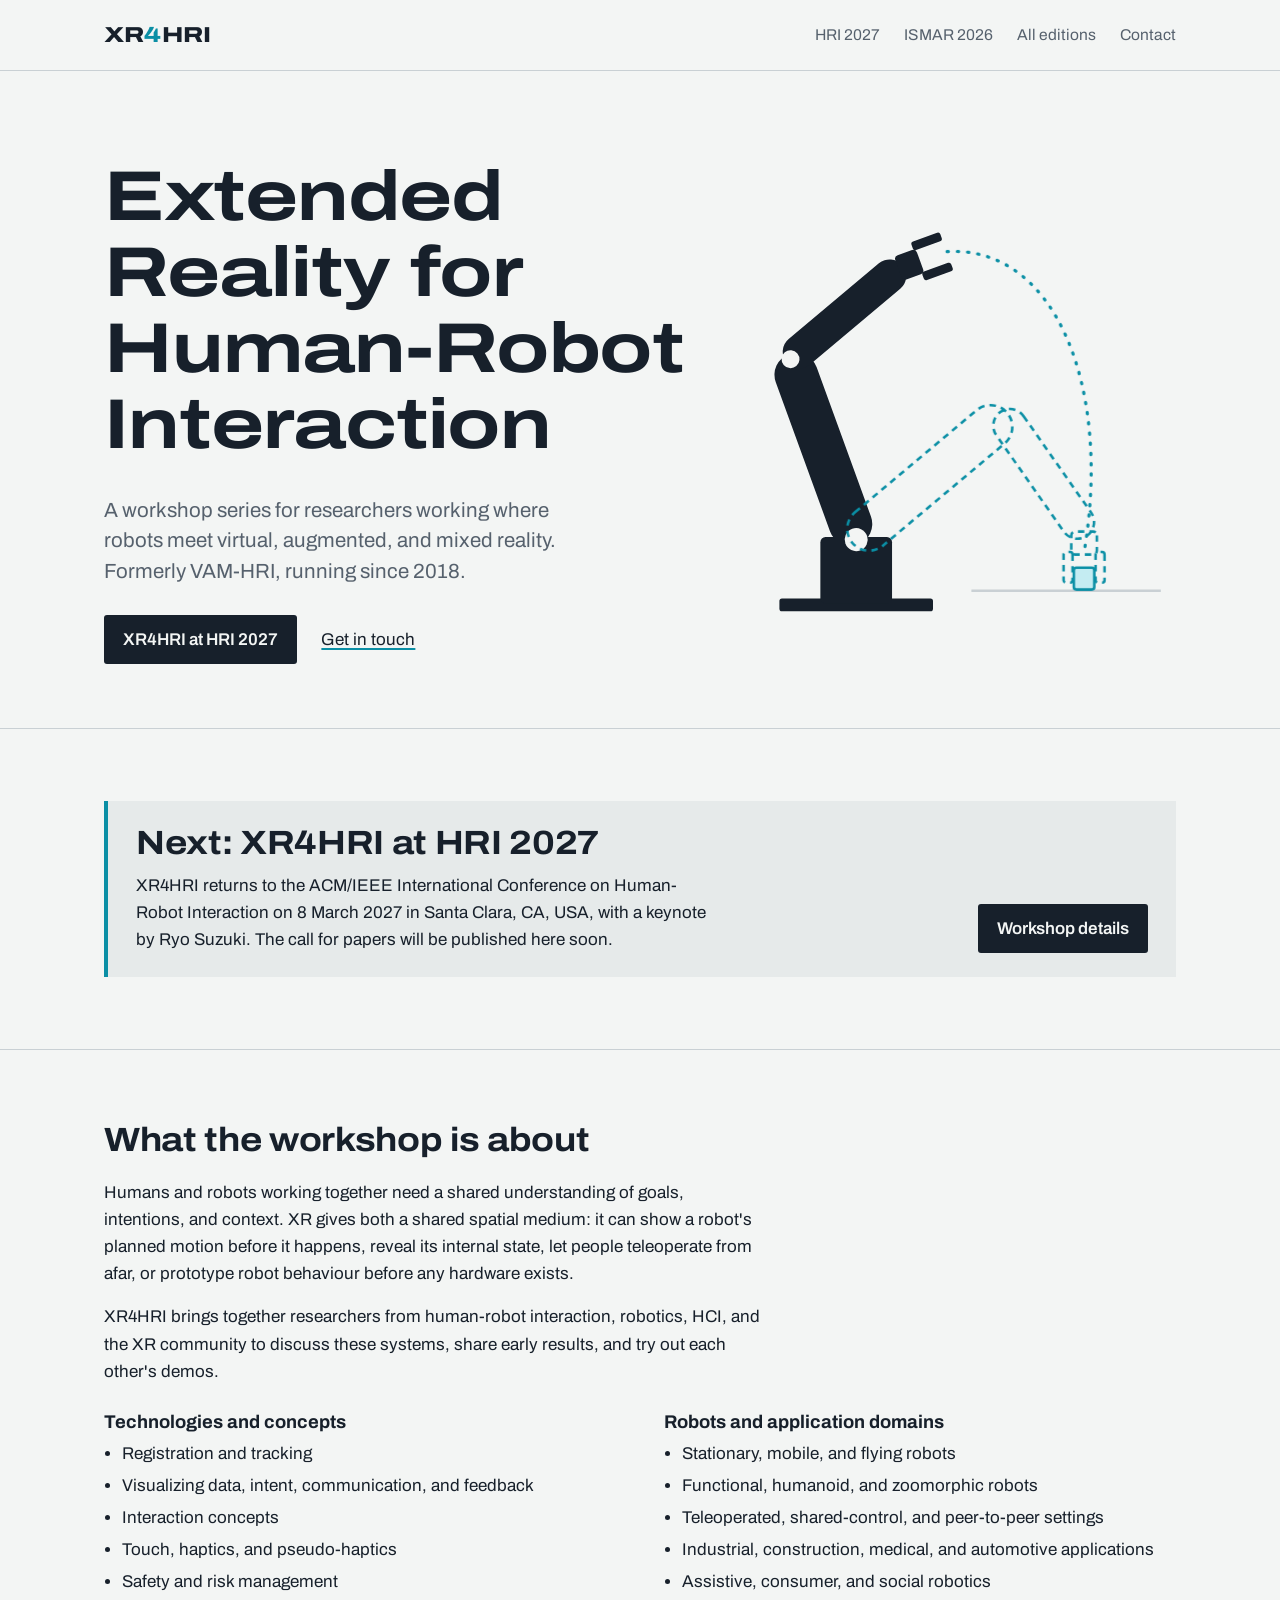
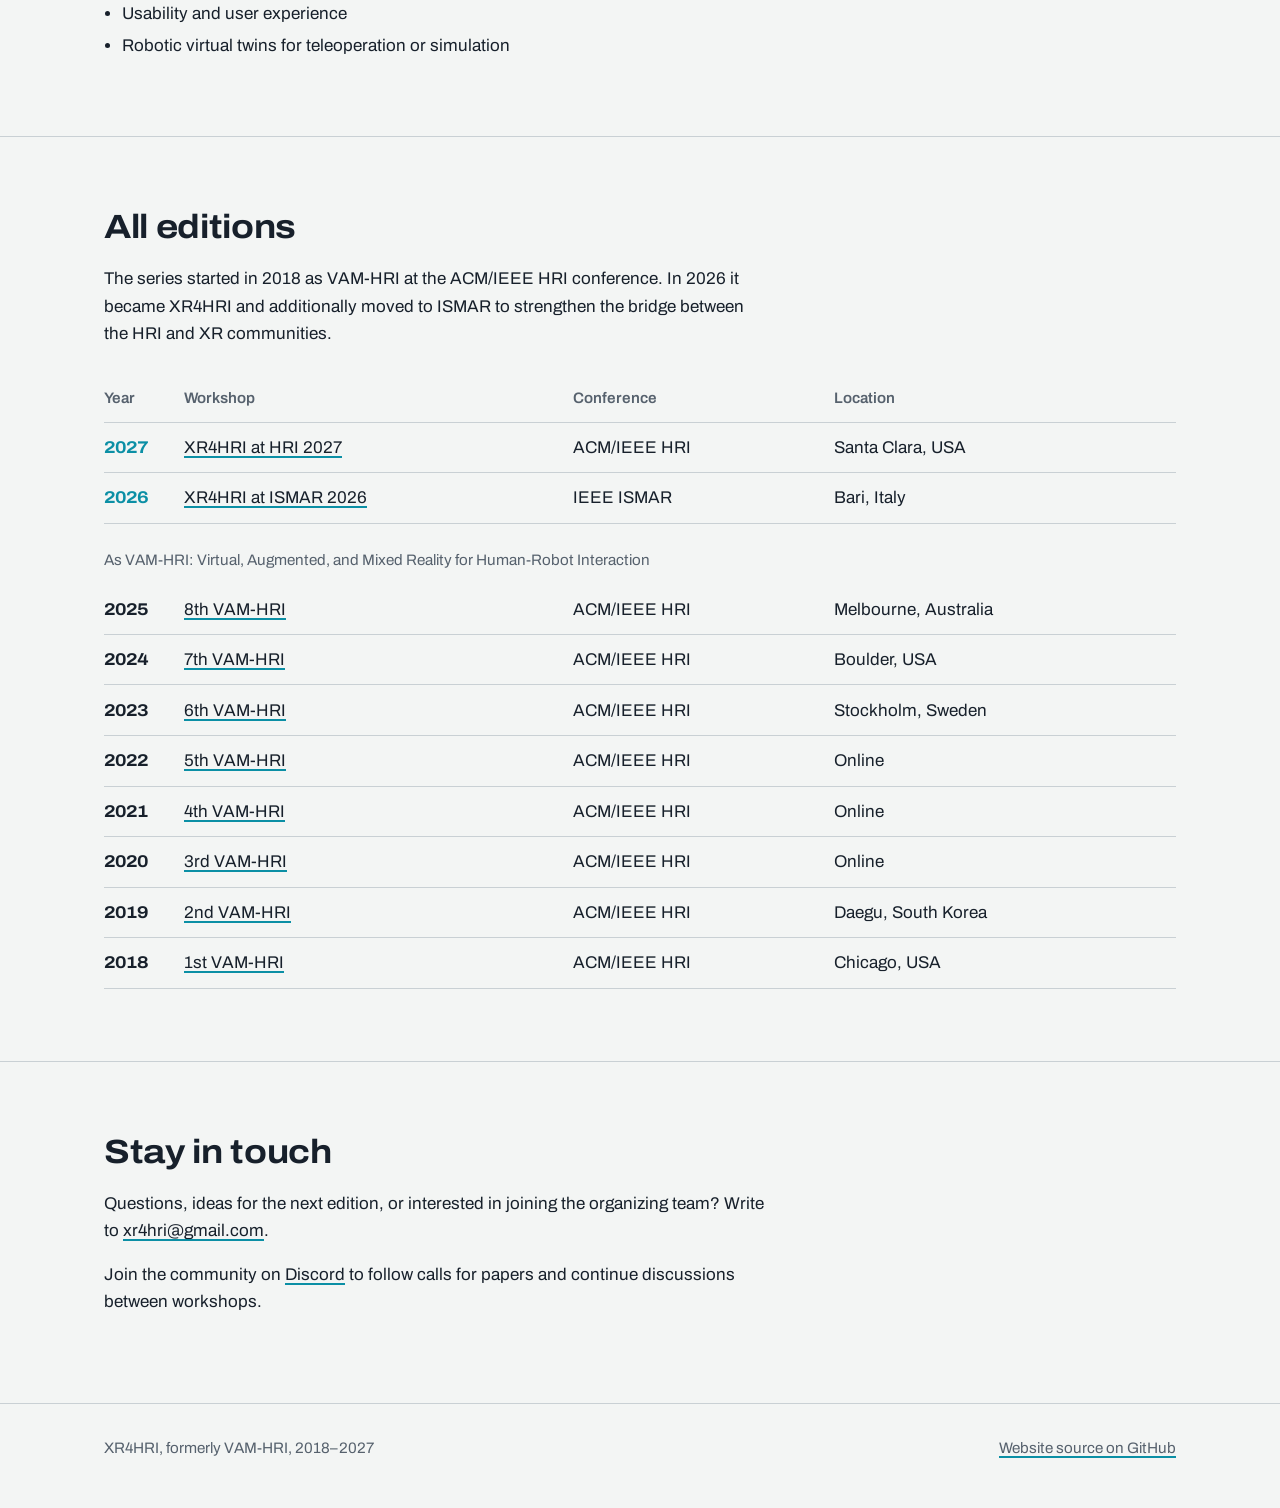
==== commit 4242c8cd: "Schedule" ====
--- a/index.html
+++ b/index.html
@@ -3,167 +3,173 @@
 <head>
   <meta charset="utf-8">
   <meta name="viewport" content="width=device-width, initial-scale=1">
-  <title>XR4HRI at HRI 2027 – Santa Clara, CA, USA</title>
-  <meta name="description" content="Plans for the 9th edition of XR4HRI (formerly VAM-HRI) at the ACM/IEEE International Conference on Human-Robot Interaction 2027.">
-  <link rel="icon" href="../assets/img/favicon.svg" type="image/svg+xml">
-  <link rel="preload" href="../assets/fonts/archivo-var.woff2" as="font" type="font/woff2" crossorigin>
-  <link rel="stylesheet" href="../assets/css/style.css">
+  <title>XR4HRI – Extended Reality for Human-Robot Interaction</title>
+  <meta name="description" content="XR4HRI is a workshop series on extended reality (VR, AR, MR) for human-robot interaction, formerly known as VAM-HRI (2018–2025).">
+  <meta property="og:title" content="XR4HRI – Extended Reality for Human-Robot Interaction">
+  <meta property="og:description" content="Workshop series on XR for human-robot interaction, formerly VAM-HRI.">
+  <meta property="og:type" content="website">
+  <link rel="icon" href="assets/img/favicon.svg" type="image/svg+xml">
+  <link rel="preload" href="assets/fonts/archivo-var.woff2" as="font" type="font/woff2" crossorigin>
+  <link rel="stylesheet" href="assets/css/style.css">
 </head>
 <body>
   <a class="skip" href="#main">Skip to content</a>
 
   <header class="site-header">
     <div class="wrap">
-      <a class="wordmark" href="../">XR<span>4</span>HRI</a>
+      <a class="wordmark" href="./">XR<span>4</span>HRI</a>
       <nav class="site-nav" aria-label="Main">
         <ul>
-          <li><a href="./" aria-current="page">HRI 2027</a></li>
-          <li><a href="../ismar2026/">ISMAR 2026</a></li>
-          <li><a href="../#editions">All editions</a></li>
-          <li><a href="../#contact">Contact</a></li>
+          <li><a href="hri2027/">HRI 2027</a></li>
+          <li><a href="ismar2026/">ISMAR 2026</a></li>
+          <li><a href="#editions">All editions</a></li>
+          <li><a href="#contact">Contact</a></li>
         </ul>
       </nav>
     </div>
   </header>
 
   <main id="main">
-    <section class="page-head">
+    <section class="hero">
       <div class="wrap">
-        <p class="crumb"><a href="../">XR4HRI</a> / HRI 2027</p>
-        <h1>XR4HRI at HRI 2027</h1>
-        <dl class="facts">
-          <dt>Edition</dt><dd>9th edition of the series formerly known as VAM-HRI</dd>
-          <dt>When</dt><dd>Monday, 8 March 2027</dd>
-          <dt>Conference</dt><dd><a href="https://humanrobotinteraction.org/2027/">ACM/IEEE HRI 2027</a></dd>
-          <dt>Keynote</dt><dd>Ryo Suzuki, University of Colorado Boulder</dd>
-          <dt>Where</dt><dd>Santa Clara, CA, USA, and online</dd>
-          <dt>Format</dt><dd>Half-day hybrid workshop</dd>
-        </dl>
-        <dl class="facts">
-          <dt>Submissions</dt><dd><a href="https://openreview.net/group?id=humanrobotinteraction.org/HRI/2027/Workshop/XR4HRI">OpenReview</a></dd>
-        </dl>
-        <p class="status">Paper submission deadline: <strong>5 February 2027</strong> (AoE).</p>
+        <div>
+          <h1>Extended Reality for Human-Robot Interaction</h1>
+          <p class="lead">A workshop series for researchers working where robots meet virtual, augmented, and mixed reality. Formerly VAM-HRI, running since 2018.</p>
+          <div class="actions">
+            <a class="button" href="hri2027/">XR4HRI at HRI 2027</a>
+            <a href="#contact">Get in touch</a>
+          </div>
+        </div>
+
+        <svg class="hero-art" viewBox="150 60 340 340" role="img" aria-labelledby="art-title">
+          <title id="art-title">A robot arm with a dashed virtual copy showing where it will move next to grasp an object</title>
+          <line class="table" x1="330" y1="370" x2="478" y2="370"/>
+          <rect class="real" x="180" y="376" width="120" height="10" rx="2"/>
+          <rect class="real" x="212" y="328" width="56" height="52" rx="4"/>
+
+          <!-- physical arm -->
+          <g class="real" transform="translate(240 330) rotate(-110)">
+            <rect x="-4" y="-17" width="158" height="34" rx="17"/>
+            <g transform="translate(150 0) rotate(70)">
+              <rect x="-4" y="-13" width="118" height="26" rx="13"/>
+              <g transform="translate(110 0) rotate(20)">
+                <rect x="0" y="-10" width="18" height="20" rx="3"/>
+                <rect x="16" y="-16" width="24" height="7" rx="2"/>
+                <rect x="16" y="9" width="24" height="7" rx="2"/>
+              </g>
+              <circle cx="0" cy="0" r="7" fill="var(--bg)"/>
+            </g>
+            <circle cx="0" cy="0" r="9" fill="var(--bg)"/>
+          </g>
+
+          <!-- virtual overlay: planned path, ghost arm, target -->
+          <g class="ghost-group">
+            <path class="path" d="M311 105 C 395 100, 440 210, 418 340"/>
+            <g class="ghost" transform="translate(240 330) rotate(-40)">
+              <rect x="-4" y="-17" width="158" height="34" rx="17"/>
+              <g transform="translate(150 0) rotate(95)">
+                <rect x="-4" y="-13" width="118" height="26" rx="13"/>
+                <g transform="translate(110 0) rotate(35)">
+                  <rect x="0" y="-10" width="18" height="20" rx="3"/>
+                  <rect x="16" y="-16" width="24" height="7" rx="2"/>
+                  <rect x="16" y="9" width="24" height="7" rx="2"/>
+                </g>
+              </g>
+            </g>
+            <rect class="target" x="410" y="352" width="16" height="17" rx="2"/>
+          </g>
+        </svg>
       </div>
     </section>
 
-    <section class="section" aria-labelledby="cfp-title">
+    <section class="section" aria-labelledby="next-title">
       <div class="wrap">
-        <div class="prose">
-          <h2 id="cfp-title">Call for papers</h2>
-          <p>We invite researchers, students, and practitioners working at the intersection of extended reality and robotics to submit to the 9th Workshop on Extended Reality for Human-Robot Interaction (XR4HRI), formerly VAM-HRI, held at ACM/IEEE HRI 2027 in Santa Clara.</p>
-          <p>Humans and robots working together need a shared understanding of goals, intentions, and context. XR offers a shared spatial medium for this: it can show a robot's planned motion before it happens, reveal its internal state, support remote teleoperation, and let researchers prototype robot behaviour before any hardware exists. In line with the HRI 2027 theme <em>Innovative HRI</em>, this edition focuses on moving XR interfaces from passive visualizations towards adaptive, bi-directional, and AI-enhanced interaction between people and robots.</p>
-          <p>We welcome early-stage work, position papers, and contributions from all disciplines and career stages, including first-time authors.</p>
+        <div class="next">
+          <div>
+            <h2 id="next-title">Next: XR4HRI at HRI 2027</h2>
+            <p>XR4HRI returns to the ACM/IEEE International Conference on Human-Robot Interaction on 8 March 2027 in Santa Clara, CA, USA, with a keynote by Ryo Suzuki. The call for papers will be published here soon.</p>
+          </div>
+          <a class="button" href="hri2027/">Workshop details</a>
         </div>
       </div>
     </section>
 
-    <section class="section" aria-labelledby="topics-title">
+    <section class="section" aria-labelledby="about-title">
       <div class="wrap">
-        <h2 id="topics-title">Topics</h2>
-        <p class="prose">Topics include, but are not limited to:</p>
+        <div class="section-head prose">
+          <h2 id="about-title">What the workshop is about</h2>
+          <p>Humans and robots working together need a shared understanding of goals, intentions, and context. XR gives both a shared spatial medium: it can show a robot's planned motion before it happens, reveal its internal state, let people teleoperate from afar, or prototype robot behaviour before any hardware exists.</p>
+          <p>XR4HRI brings together researchers from human-robot interaction, robotics, HCI, and the XR community to discuss these systems, share early results, and try out each other's demos.</p>
+        </div>
         <div class="two-col topics">
           <div>
             <h3>Technologies and concepts</h3>
             <ul>
               <li>Registration and tracking</li>
-              <li>Visualizing data, intent, and feedback</li>
+              <li>Visualizing data, intent, communication, and feedback</li>
               <li>Interaction concepts</li>
-              <li>Haptics and pseudo-haptics</li>
-              <li>AI- and LLM-enhanced XR interfaces</li>
-              <li>Safety, usability, and user experience</li>
-              <li>Robotic virtual twins</li>
-              <li>Transitional and cross-reality interfaces</li>
+              <li>Touch, haptics, and pseudo-haptics</li>
+              <li>Safety and risk management</li>
+              <li>Usability and user experience</li>
+              <li>Robotic virtual twins for teleoperation or simulation</li>
             </ul>
           </div>
           <div>
             <h3>Robots and application domains</h3>
             <ul>
-              <li>Stationary, mobile, flying, humanoid, and zoomorphic robots</li>
-              <li>Teleoperated and shared-control settings</li>
-              <li>Industrial, construction, and medical applications</li>
-              <li>Automotive and consumer applications</li>
-              <li>Assistive and social robotics</li>
+              <li>Stationary, mobile, and flying robots</li>
+              <li>Functional, humanoid, and zoomorphic robots</li>
+              <li>Teleoperated, shared-control, and peer-to-peer settings</li>
+              <li>Industrial, construction, medical, and automotive applications</li>
+              <li>Assistive, consumer, and social robotics</li>
             </ul>
           </div>
         </div>
       </div>
     </section>
 
-    <section class="section" aria-labelledby="dates-title">
+    <section class="section" id="editions" aria-labelledby="editions-title">
       <div class="wrap">
-        <h2 id="dates-title">Important dates</h2>
+        <div class="section-head prose">
+          <h2 id="editions-title">All editions</h2>
+          <p>The series started in 2018 as VAM-HRI at the ACM/IEEE HRI conference. In 2026 it became XR4HRI and additionally moved to ISMAR to strengthen the bridge between the HRI and XR communities.</p>
+        </div>
         <div class="table-scroll">
-          <table style="min-width:0; max-width:36rem">
+          <table>
+            <thead>
+              <tr><th scope="col">Year</th><th scope="col">Workshop</th><th scope="col">Conference</th><th scope="col">Location</th></tr>
+            </thead>
             <tbody>
-              <tr><td>Paper submission</td><td>5 February 2027</td></tr>
-              <tr><td>Notification</td><td>19 February 2027</td></tr>
-              <tr><td>Camera-ready paper</td><td>26 February 2027</td></tr>
-              <tr><td>Poster and pre-recorded talk (remote authors)</td><td>5 March 2027</td></tr>
-              <tr><td>Workshop</td><td>8 March 2027</td></tr>
+              <tr class="xr"><td class="year">2027</td><td><a href="hri2027/">XR4HRI at HRI 2027</a></td><td>ACM/IEEE HRI</td><td>Santa Clara, USA</td></tr>
+              <tr class="xr"><td class="year">2026</td><td><a href="ismar2026/">XR4HRI at ISMAR 2026</a></td><td>IEEE ISMAR</td><td>Bari, Italy</td></tr>
+              <tr class="series-break"><td colspan="4">As VAM-HRI: Virtual, Augmented, and Mixed Reality for Human-Robot Interaction</td></tr>
+              <tr><td class="year">2025</td><td><a href="https://vam-hri.github.io/previous/2025/">8th VAM-HRI</a></td><td>ACM/IEEE HRI</td><td>Melbourne, Australia</td></tr>
+              <tr><td class="year">2024</td><td><a href="https://vam-hri.github.io/previous/2024/">7th VAM-HRI</a></td><td>ACM/IEEE HRI</td><td>Boulder, USA</td></tr>
+              <tr><td class="year">2023</td><td><a href="https://vam-hri.github.io/previous/2023/">6th VAM-HRI</a></td><td>ACM/IEEE HRI</td><td>Stockholm, Sweden</td></tr>
+              <tr><td class="year">2022</td><td><a href="https://vam-hri.github.io/previous/2022/">5th VAM-HRI</a></td><td>ACM/IEEE HRI</td><td>Online</td></tr>
+              <tr><td class="year">2021</td><td><a href="https://vam-hri.github.io/previous/2021/">4th VAM-HRI</a></td><td>ACM/IEEE HRI</td><td>Online</td></tr>
+              <tr><td class="year">2020</td><td><a href="https://vam-hri.github.io/previous/2020/">3rd VAM-HRI</a></td><td>ACM/IEEE HRI</td><td>Online</td></tr>
+              <tr><td class="year">2019</td><td><a href="https://vam-hri.github.io/previous/2019/">2nd VAM-HRI</a></td><td>ACM/IEEE HRI</td><td>Daegu, South Korea</td></tr>
+              <tr><td class="year">2018</td><td><a href="https://vam-hri.github.io/previous/2018/">1st VAM-HRI</a></td><td>ACM/IEEE HRI</td><td>Chicago, USA</td></tr>
             </tbody>
           </table>
         </div>
-        <p class="small">All deadlines are 23:59 Anywhere on Earth (AoE).</p>
       </div>
     </section>
 
-    <section class="section" id="submit" aria-labelledby="submit-title">
+    <section class="section" id="contact" aria-labelledby="contact-title">
       <div class="wrap"><div class="prose">
-        <h2 id="submit-title">How to submit</h2>
-        <ul>
-          <li>Papers are 2–6 pages including references, in the <a href="https://www.acm.org/publications/proceedings-template">ACM sigconf format</a>.</li>
-          <li>We welcome position papers, early-stage or late-breaking results, system descriptions, and demos.</li>
-          <li>Submit via <a href="https://openreview.net/group?id=humanrobotinteraction.org/HRI/2027/Workshop/XR4HRI">OpenReview</a>. Each submission receives at least two reviews from the program committee.</li>
-          <li>Accepted papers are non-archival and are published on OpenReview and this website, so you can still submit the work to a conference or journal later.</li>
-          <li>Every accepted paper is presented as a three-minute lightning talk and as a poster.</li>
-          <li>If you would like to show a live demo, please say so in your submission and describe your space, power, and hardware needs. Demos should be portable (e.g., headsets, tablets, small tabletop robots).</li>
-          <li>At least one author of each accepted paper attends the workshop, in person or remotely.</li>
-        </ul>
+        <h2 id="contact-title">Stay in touch</h2>
+        <p>Questions, ideas for the next edition, or interested in joining the organizing team? Write to <a href="mailto:xr4hri@gmail.com">xr4hri@gmail.com</a>.</p>
+        <p>Join the community on <a href="https://discord.gg/qKmBYZaCer">Discord</a> to follow calls for papers and continue discussions between workshops.</p>
       </div></div>
-    </section>
-
-    <section class="section" aria-labelledby="program-title">
-      <div class="wrap">
-        <h2 id="program-title">Program</h2>
-        <ol class="program">
-          <li>Welcome and icebreaker <span>10 min</span></li>
-          <li>Invited keynote and discussion <span>40 min</span></li>
-          <li>Lightning talks for all accepted papers <span>45 min</span></li>
-          <li>Poster and demo session with coffee <span>45 min</span></li>
-          <li>Breakout groups on the grand challenges of XR for HRI <span>55 min</span></li>
-          <li>Group reports and panel discussion <span>35 min</span></li>
-          <li>Wrap-up and next steps <span>10 min</span></li>
-        </ol>
-        <p class="prose small">Remote participants can join every session, including a dedicated online breakout group.</p>
-      </div>
-    </section>
-
-    <section class="section" aria-labelledby="org-title">
-      <div class="wrap">
-        <h2 id="org-title">Organizers</h2>
-        <ul class="people">
-          <li><strong>Max Pascher</strong><span>TU Dortmund University</span></li>
-          <li><strong>Stephanie Arévalo Arboleda</strong><span>Birmingham City University</span></li>
-          <li><strong>Alan Burden</strong><span>Queensland University of Technology</span></li>
-          <li><strong>Tiare Feuchtner</strong><span>University of Konstanz</span></li>
-          <li><strong>Anthony Paul Franzè</strong><span>Griffith University</span></li>
-          <li><strong>Florian Heinrich</strong><span>Otto von Guericke University Magdeburg</span></li>
-          <li><strong>Fabian Joeres</strong><span>Anhalt University of Applied Sciences</span></li>
-          <li><strong>Yuan Liu</strong><span>Queensland University of Technology</span></li>
-          <li><strong>Alejandro Martin-Gomez</strong><span>University of Arkansas</span></li>
-          <li><strong>Tonia Mielke</strong><span>Technical University of Munich</span></li>
-          <li><strong>Jasper T. Vermeulen</strong><span>Queensland University of Technology</span></li>
-          <li><strong>Hong Wang</strong><span>University of South Florida</span></li>
-        </ul>
-        <p>Contact: <a href="mailto:xr4hri@gmail.com">xr4hri@gmail.com</a></p>
-      </div>
     </section>
   </main>
 
   <footer class="site-footer">
     <div class="wrap">
       <p>XR4HRI, formerly VAM-HRI, 2018–2027</p>
-      <p><a href="../">Back to the series overview</a> <span aria-hidden="true">/</span> <a href="https://github.com/xr4hri/xr4hri.github.io">Website source on GitHub</a></p>
+      <p><a href="https://github.com/xr4hri/xr4hri.github.io">Website source on GitHub</a></p>
     </div>
   </footer>
 </body>
